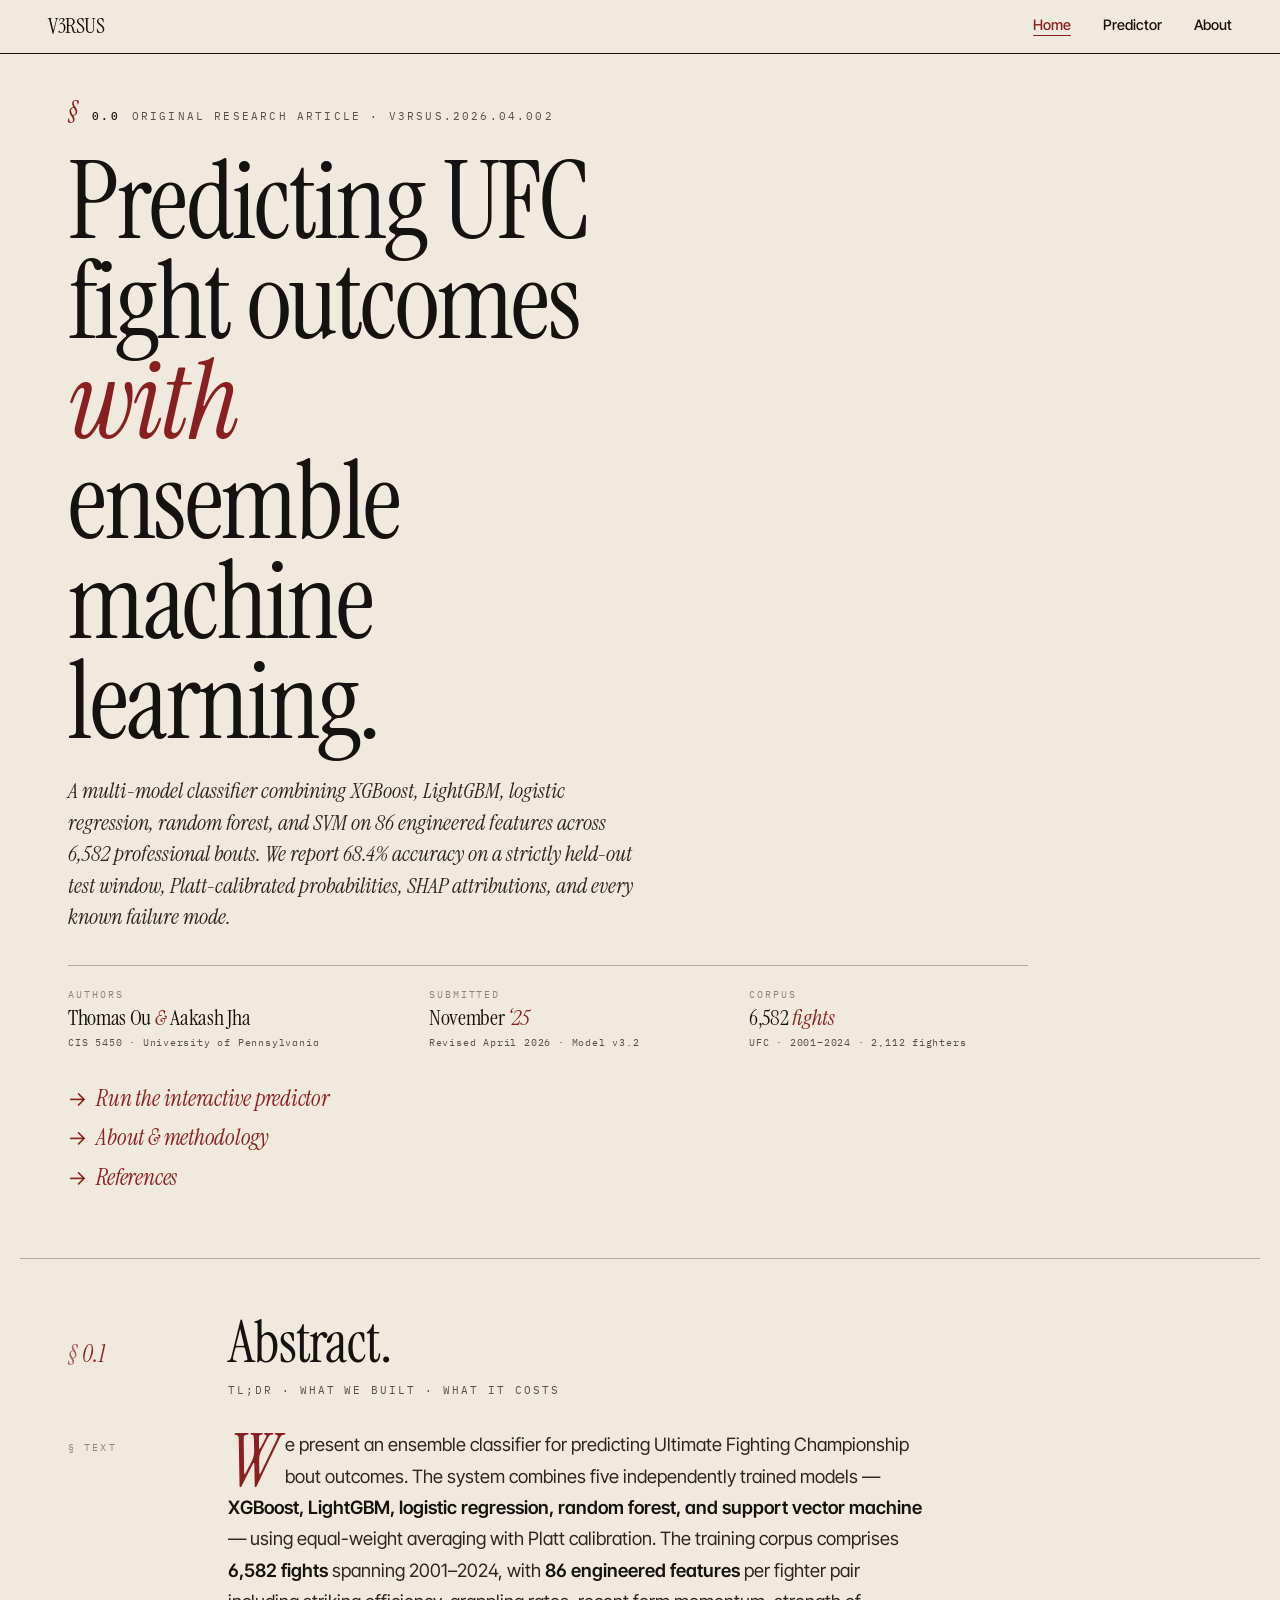
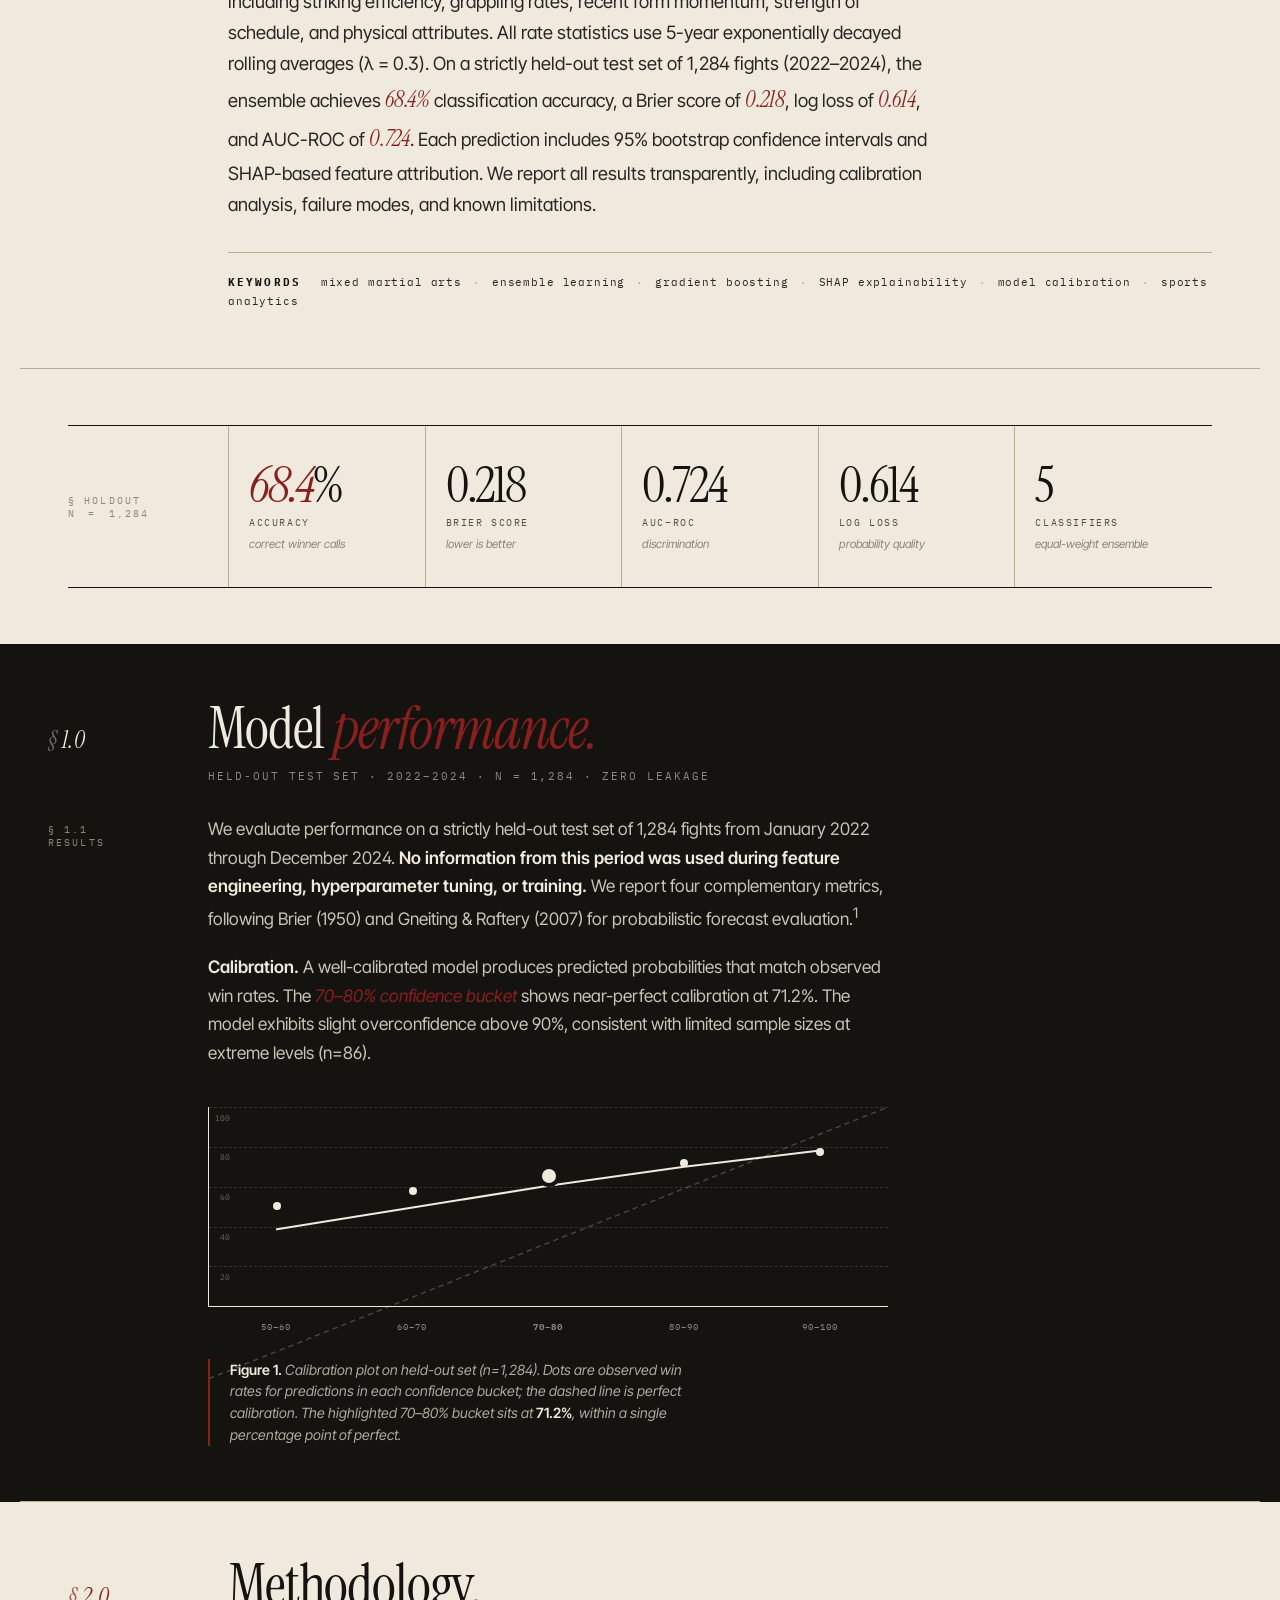
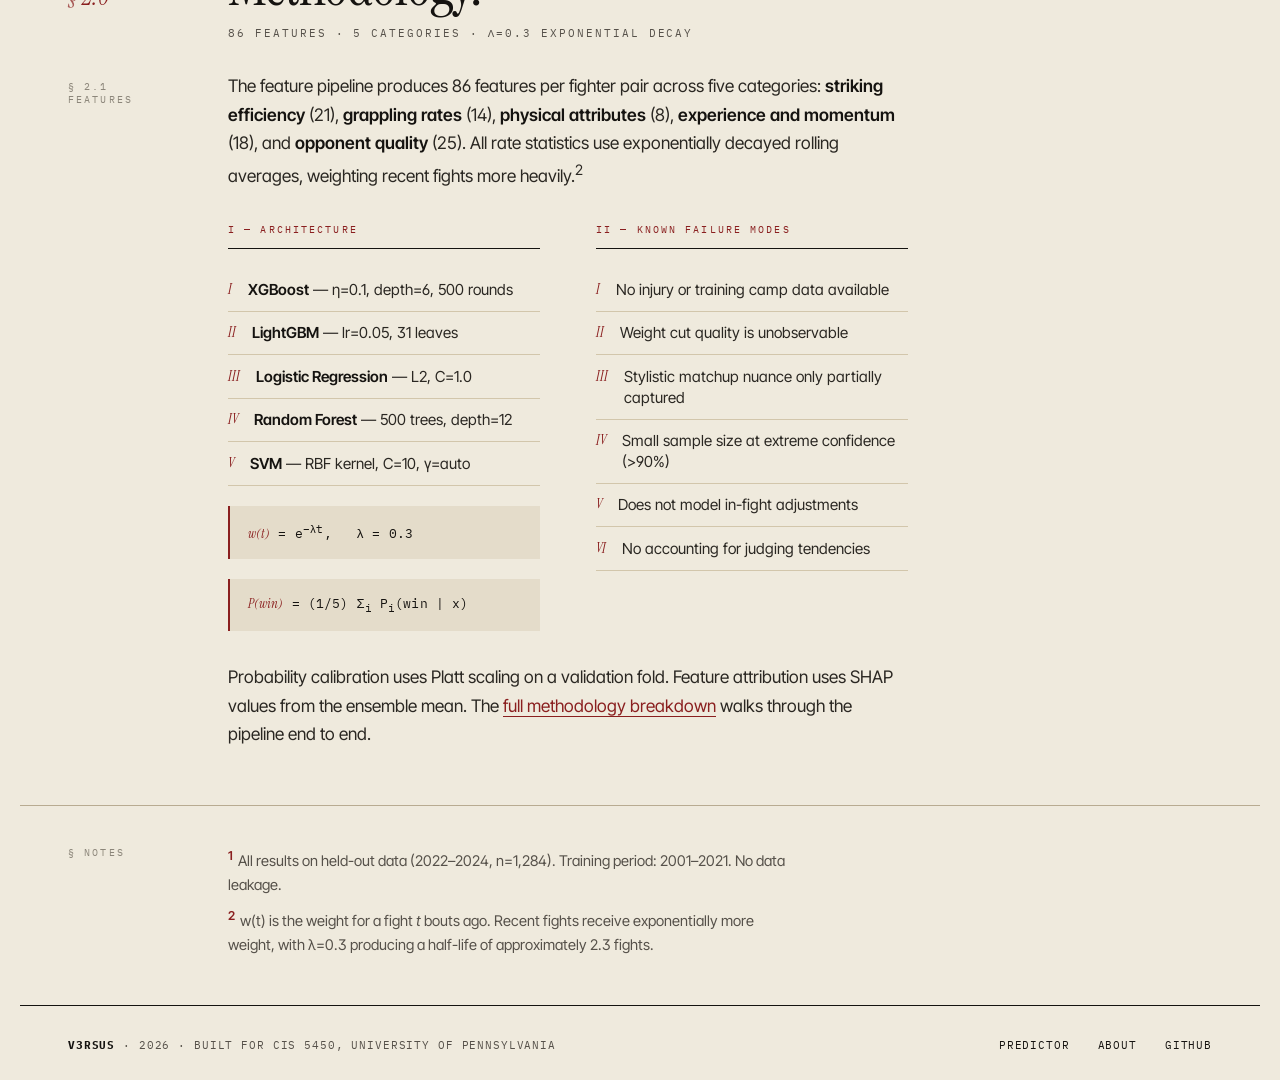
==== public/index.html @ 52c4ec08 "ui redesign" ====
<!DOCTYPE html>
<html lang="en">
<head>
    <meta charset="UTF-8">
    <meta name="viewport" content="width=device-width, initial-scale=1.0">
    <title>V3RSUS — Predicting UFC Fight Outcomes</title>
    <meta name="description" content="Ensemble machine learning engine predicting UFC fight outcomes on 6,582 fights across 86 engineered features.">
    <link rel="canonical" href="https://v3rsus.vercel.app/">
    <meta property="og:title" content="V3RSUS — MMA Predictive Analytics">
    <meta property="og:description" content="Ensemble machine learning engine predicting UFC fight outcomes on 6,582 fights across 86 engineered features.">
    <meta property="og:type" content="website">
    <meta property="og:url" content="https://v3rsus.vercel.app/">
    <meta property="og:site_name" content="V3RSUS">
    <link rel="preconnect" href="https://fonts.googleapis.com">
    <link rel="preconnect" href="https://fonts.gstatic.com" crossorigin>
    <link href="https://fonts.googleapis.com/css2?family=IBM+Plex+Mono:wght@400;500;700&family=Instrument+Serif:ital@0;1&family=Inter+Tight:wght@400;500;600;700&display=swap" rel="stylesheet">
    <link rel="icon" type="image/svg+xml" href="icon.svg">
    <link rel="stylesheet" href="home.css">
    <script src="scroll-anim.js" defer></script>
</head>
<body>

<!-- MASTHEAD -->
<header class="mast">
    <a href="/" class="mast-brand">V3RSUS</a>
    <nav class="mast-nav">
        <a href="/" class="current">Home</a>
        <a href="predict.html">Predictor</a>
        <a href="about.html">About</a>
    </nav>
</header>


<!-- HERO -->
<section class="hero">
    <div class="hero-label">
        <span class="hero-label-sym">&sect;</span>
        <span class="hero-label-id">0.0</span>
        <span>Original Research Article &middot; v3rsus.2026.04.002</span>
    </div>

    <h1 class="hero-title">
        Predicting UFC<br>
        fight outcomes <em>with</em><br>
        ensemble machine<br>
        learning.
    </h1>

    <p class="hero-standfirst">
        A multi-model classifier combining XGBoost, LightGBM, logistic regression, random forest, and SVM on <em>86 engineered features</em> across 6,582 professional bouts. We report 68.4% accuracy on a strictly held-out test window, Platt-calibrated probabilities, SHAP attributions, and every known failure mode.
    </p>

    <div class="hero-meta">
        <div class="hero-meta-cell">
            <div class="hm-label">Authors</div>
            <div class="hm-value">Thomas Ou <em>&amp;</em> Aakash Jha<small>CIS 5450 &middot; University of Pennsylvania</small></div>
        </div>
        <div class="hero-meta-cell">
            <div class="hm-label">Submitted</div>
            <div class="hm-value">November <em>&lsquo;25</em><small>Revised April 2026 &middot; Model v3.2</small></div>
        </div>
        <div class="hero-meta-cell">
            <div class="hm-label">Corpus</div>
            <div class="hm-value">6,582 <em>fights</em><small>UFC &middot; 2001&ndash;2024 &middot; 2,112 fighters</small></div>
        </div>
    </div>

    <div class="hero-actions">
        <a href="predict.html" class="link-big">Run the interactive predictor</a>
        <a href="about.html" class="link-big">About &amp; methodology</a>
        <a href="about.html#references" class="link-big">References</a>
    </div>
</section>


<!-- ABSTRACT -->
<section class="spread reveal">
    <div class="spread-head">
        <div class="spread-num">0.1</div>
        <div>
            <h2 class="spread-headline">Abstract.</h2>
            <div class="spread-sub">tl;dr &middot; what we built &middot; what it costs</div>
        </div>
    </div>

    <div class="abstract">
        <span class="abstract-tag">&sect; text</span>
        <div>
            <p class="abstract-body">
                We present an ensemble classifier for predicting Ultimate Fighting Championship bout outcomes. The system combines five independently trained models &mdash; <strong>XGBoost, LightGBM, logistic regression, random forest, and support vector machine</strong> &mdash; using equal-weight averaging with Platt calibration. The training corpus comprises <strong>6,582 fights</strong> spanning 2001&ndash;2024, with <strong>86 engineered features</strong> per fighter pair including striking efficiency, grappling rates, recent form momentum, strength of schedule, and physical attributes. All rate statistics use 5-year exponentially decayed rolling averages (&lambda; = 0.3). On a strictly held-out test set of 1,284 fights (2022&ndash;2024), the ensemble achieves <span class="metric">68.4%</span> classification accuracy, a Brier score of <span class="metric">0.218</span>, log loss of <span class="metric">0.614</span>, and AUC-ROC of <span class="metric">0.724</span>. Each prediction includes 95% bootstrap confidence intervals and SHAP-based feature attribution. We report all results transparently, including calibration analysis, failure modes, and known limitations.
            </p>
            <div class="keywords">
                <span class="keywords-label">Keywords</span>
                <span class="keyword-pill">mixed martial arts</span>
                <span class="keyword-pill">ensemble learning</span>
                <span class="keyword-pill">gradient boosting</span>
                <span class="keyword-pill">SHAP explainability</span>
                <span class="keyword-pill">model calibration</span>
                <span class="keyword-pill">sports analytics</span>
            </div>
        </div>
    </div>
</section>


<!-- METRICS BAND -->
<section class="spread reveal">
    <div class="metrics">
        <div class="metrics-tag">&sect; Holdout<br>n &#8201;=&#8201; 1,284</div>
        <div class="metrics-grid">
            <div class="metric-cell">
                <div class="metric-val"><em>68.4</em>%</div>
                <div class="metric-label">Accuracy</div>
                <div class="metric-sub">correct winner calls</div>
            </div>
            <div class="metric-cell">
                <div class="metric-val">0.218</div>
                <div class="metric-label">Brier Score</div>
                <div class="metric-sub">lower is better</div>
            </div>
            <div class="metric-cell">
                <div class="metric-val">0.724</div>
                <div class="metric-label">AUC&ndash;ROC</div>
                <div class="metric-sub">discrimination</div>
            </div>
            <div class="metric-cell">
                <div class="metric-val">0.614</div>
                <div class="metric-label">Log Loss</div>
                <div class="metric-sub">probability quality</div>
            </div>
            <div class="metric-cell">
                <div class="metric-val">5</div>
                <div class="metric-label">Classifiers</div>
                <div class="metric-sub">equal-weight ensemble</div>
            </div>
        </div>
    </div>
</section>


<!-- SECTION 1 — MODEL PERFORMANCE -->
<section class="spread dark reveal">
    <div class="dark-inner">
        <div class="spread-head">
            <div class="spread-num">1.0</div>
            <div>
                <h2 class="spread-headline">Model <em>performance.</em></h2>
                <div class="spread-sub">held-out test set &middot; 2022&ndash;2024 &middot; n = 1,284 &middot; zero leakage</div>
            </div>
        </div>

        <div class="spread-body">
            <span>&sect; 1.1 &nbsp; results</span>
            <div class="prose">
                <p>
                    We evaluate performance on a strictly held-out test set of 1,284 fights from January 2022 through December 2024. <strong>No information from this period was used during feature engineering, hyperparameter tuning, or training.</strong> We report four complementary metrics, following Brier (1950) and Gneiting &amp; Raftery (2007) for probabilistic forecast evaluation.<sup>1</sup>
                </p>
                <p>
                    <strong>Calibration.</strong> A well-calibrated model produces predicted probabilities that match observed win rates. The <em>70&ndash;80% confidence bucket</em> shows near-perfect calibration at 71.2%. The model exhibits slight overconfidence above 90%, consistent with limited sample sizes at extreme levels (n=86).
                </p>

                <div class="chart">
                    <div class="chart-frame dark-chart">
                        <div class="chart-grid">
                            <span>100</span>
                            <span>&nbsp;80</span>
                            <span>&nbsp;60</span>
                            <span>&nbsp;40</span>
                            <span>&nbsp;20</span>
                        </div>
                        <svg class="chart-line" viewBox="0 0 500 200" preserveAspectRatio="none">
                            <line x1="0" y1="200" x2="500" y2="0" stroke="rgba(239,234,221,0.25)" stroke-width="1" stroke-dasharray="4 3"/>
                            <polyline
                                points="50,90 150,74 250,58 350,44 450,32"
                                fill="none"
                                stroke="#efeadd"
                                stroke-width="1.5"
                                stroke-linecap="round"
                                stroke-linejoin="round"/>
                        </svg>
                        <div class="chart-dots">
                            <div class="chart-dot" style="left:10%;bottom:54.8%"></div>
                            <div class="chart-dot" style="left:30%;bottom:63.1%"></div>
                            <div class="chart-dot hi" style="left:50%;bottom:71.2%"></div>
                            <div class="chart-dot" style="left:70%;bottom:78.4%"></div>
                            <div class="chart-dot" style="left:90%;bottom:84.2%"></div>
                        </div>
                    </div>
                    <div class="chart-xlabels">
                        <span>50&ndash;60</span>
                        <span>60&ndash;70</span>
                        <span class="hi">70&ndash;80</span>
                        <span>80&ndash;90</span>
                        <span>90&ndash;100</span>
                    </div>
                </div>

                <div class="fig-caption">
                    <b>Figure 1.</b> Calibration plot on held-out set (n=1,284). Dots are observed win rates for predictions in each confidence bucket; the dashed line is perfect calibration. The highlighted 70&ndash;80% bucket sits at <b>71.2%</b>, within a single percentage point of perfect.
                </div>
            </div>
        </div>
    </div>
</section>


<!-- SECTION 2 — METHODOLOGY -->
<section class="spread reveal" id="methodology">
    <div class="spread-head">
        <div class="spread-num">2.0</div>
        <div>
            <h2 class="spread-headline">Methodology.</h2>
            <div class="spread-sub">86 features &middot; 5 categories &middot; &lambda;=0.3 exponential decay</div>
        </div>
    </div>

    <div class="spread-body">
        <span>&sect; 2.1 &nbsp; features</span>
        <div class="prose">
            <p>
                The feature pipeline produces 86 features per fighter pair across five categories: <strong>striking efficiency</strong> (21), <strong>grappling rates</strong> (14), <strong>physical attributes</strong> (8), <strong>experience and momentum</strong> (18), and <strong>opponent quality</strong> (25). All rate statistics use exponentially decayed rolling averages, weighting recent fights more heavily.<sup>2</sup>
            </p>

            <div class="meth">
                <div class="meth-col">
                    <div class="meth-col-label">I &mdash; Architecture</div>
                    <ul class="meth-list">
                        <li><span><b>XGBoost</b> &mdash; &eta;=0.1, depth=6, 500 rounds</span></li>
                        <li><span><b>LightGBM</b> &mdash; lr=0.05, 31 leaves</span></li>
                        <li><span><b>Logistic Regression</b> &mdash; L2, C=1.0</span></li>
                        <li><span><b>Random Forest</b> &mdash; 500 trees, depth=12</span></li>
                        <li><span><b>SVM</b> &mdash; RBF kernel, C=10, &gamma;=auto</span></li>
                    </ul>
                    <div class="meth-formula"><span>w(t)</span> = e<sup>&minus;&lambda;t</sup>,&nbsp;&nbsp; &lambda; = 0.3</div>
                    <div class="meth-formula"><span>P(win)</span> = (1/5) &Sigma;<sub>i</sub> P<sub>i</sub>(win | x)</div>
                </div>
                <div class="meth-col">
                    <div class="meth-col-label">II &mdash; Known Failure Modes</div>
                    <ul class="meth-list">
                        <li><span>No injury or training camp data available</span></li>
                        <li><span>Weight cut quality is unobservable</span></li>
                        <li><span>Stylistic matchup nuance only partially captured</span></li>
                        <li><span>Small sample size at extreme confidence (&gt;90%)</span></li>
                        <li><span>Does not model in-fight adjustments</span></li>
                        <li><span>No accounting for judging tendencies</span></li>
                    </ul>
                </div>
            </div>

            <p style="margin-top: 2rem">
                Probability calibration uses Platt scaling on a validation fold. Feature attribution uses SHAP values from the ensemble mean. The <a href="about.html#2.0">full methodology breakdown</a> walks through the pipeline end to end.
            </p>
        </div>
    </div>
</section>


<!-- COLOPHON / NOTES -->
<aside class="colophon">
    <span class="colophon-tag">&sect; Notes</span>
    <div class="colophon-body">
        <p><sup>1</sup> All results on held-out data (2022&ndash;2024, n=1,284). Training period: 2001&ndash;2021. No data leakage.</p>
        <p><sup>2</sup> w(t) is the weight for a fight <em>t</em> bouts ago. Recent fights receive exponentially more weight, with &lambda;=0.3 producing a half-life of approximately 2.3 fights.</p>
    </div>
</aside>


<!-- FOOTER -->
<footer>
    <div>
        <b>V3RSUS</b> &middot; 2026 &middot; Built for CIS 5450, University of Pennsylvania
    </div>
    <div>
        <a href="predict.html">Predictor</a>
        <a href="about.html">About</a>
        <a href="https://github.com/Smokeybear10">GitHub</a>
    </div>
</footer>

</body>
</html>
---- public/home.css ----
/* ==============================================
   V3RSUS — its own thing
   editorial, typographic, one-accent,
   hairline rules instead of black slabs
   ============================================== */

:root {
    --paper: #efeadd;
    --paper-deep: #e4dcca;
    --paper-warm: #f5f0e3;

    --ink: #151310;
    --ink-soft: #2a2722;
    --ink-mid: #56514a;
    --ink-faint: #8c867a;

    --rule: #b8ab91;
    --rule-soft: #d2c6ab;

    --accent: #8a1f1f;
    --accent-soft: #b03a3a;
    --indigo: #1a2a47;
    --olive: #5c5624;

    --display: 'Instrument Serif', 'Playfair Display', Georgia, serif;
    --sans: 'Inter Tight', -apple-system, BlinkMacSystemFont, sans-serif;
    --mono: 'IBM Plex Mono', ui-monospace, 'SF Mono', monospace;
}

*, *::before, *::after { box-sizing: border-box; margin: 0; padding: 0; }

html {
    font-size: 16px;
    scroll-behavior: smooth;
    -webkit-font-smoothing: antialiased;
    -moz-osx-font-smoothing: grayscale;
    text-rendering: optimizeLegibility;
}

body {
    background: var(--paper);
    color: var(--ink);
    font-family: var(--sans);
    font-feature-settings: "ss01", "cv11";
    min-height: 100vh;
}

a { color: var(--accent); text-underline-offset: 4px; }
a:hover { color: var(--ink); }

::selection { background: var(--accent); color: var(--paper); }


/* ---- MASTHEAD ---- */
.mast {
    display: flex;
    justify-content: space-between;
    align-items: center;
    gap: 2rem;
    padding: 0.95rem 3rem;
    border-bottom: 1px solid var(--ink);
    position: sticky;
    top: 0;
    background: var(--paper);
    z-index: 50;
}

.mast-brand {
    font-family: var(--display);
    font-weight: 400;
    font-size: 1.4rem;
    letter-spacing: -0.02em;
    color: var(--ink);
    text-decoration: none;
    line-height: 1;
}
.mast-brand em {
    font-style: italic;
    color: var(--accent);
}
.mast-brand:hover { color: var(--accent); }

.mast-nav {
    display: flex;
    gap: 2rem;
    font-family: var(--sans);
    font-size: 0.9rem;
    font-weight: 500;
    letter-spacing: 0;
    text-transform: none;
}
.mast-nav a {
    color: var(--ink);
    text-decoration: none;
    position: relative;
    padding-bottom: 3px;
    transition: color 0.15s;
}
.mast-nav a::after {
    content: '';
    position: absolute;
    left: 0; right: 0; bottom: 0;
    height: 1px;
    background: var(--accent);
    transform: scaleX(0);
    transform-origin: left;
    transition: transform 0.3s cubic-bezier(0.22, 1, 0.36, 1);
}
.mast-nav a:hover { color: var(--accent); }
.mast-nav a:hover::after { transform: scaleX(1); }
.mast-nav a.current {
    color: var(--accent);
}
.mast-nav a.current::after {
    transform: scaleX(1);
}


/* ---- HERO ---- */
.hero {
    padding: 3rem 3rem 4rem;
    max-width: 1240px;
    margin: 0 auto;
}
.hero-label {
    display: flex;
    align-items: baseline;
    gap: 0.75rem;
    font-family: var(--mono);
    font-size: 0.68rem;
    letter-spacing: 0.2em;
    text-transform: uppercase;
    color: var(--ink-mid);
    margin-bottom: 1.75rem;
}
.hero-label-sym {
    font-family: var(--display);
    font-style: italic;
    font-size: 1.6rem;
    color: var(--accent);
    line-height: 0.8;
    font-weight: 400;
}
.hero-label-id {
    color: var(--ink);
    font-weight: 500;
}

.hero-title {
    font-family: var(--display);
    font-weight: 400;
    font-size: clamp(3.2rem, 8.5vw, 7.5rem);
    line-height: 0.92;
    letter-spacing: -0.022em;
    color: var(--ink);
    max-width: 11.5ch;
    margin-bottom: 1.5rem;
}
.hero-title em {
    font-style: italic;
    color: var(--accent);
}
.hero-title .dash {
    color: var(--accent);
    font-style: italic;
    margin: 0 0.1em;
}

.hero-standfirst {
    font-family: var(--display);
    font-style: italic;
    font-weight: 400;
    font-size: clamp(1.25rem, 1.7vw, 1.5rem);
    line-height: 1.45;
    color: var(--ink-soft);
    max-width: 58ch;
    margin-bottom: 2rem;
}

.hero-meta {
    display: grid;
    grid-template-columns: repeat(3, auto);
    gap: 0 3rem;
    border-top: 1px solid var(--rule);
    padding-top: 1.1rem;
    margin-bottom: 1.75rem;
    max-width: 960px;
}
.hero-meta-cell { padding: 0.25rem 0; }
.hm-label {
    font-family: var(--mono);
    font-size: 0.6rem;
    letter-spacing: 0.2em;
    text-transform: uppercase;
    color: var(--ink-faint);
    margin-bottom: 0.35rem;
}
.hm-value {
    font-family: var(--display);
    font-weight: 400;
    font-size: 1.35rem;
    line-height: 1.2;
    color: var(--ink);
    letter-spacing: -0.015em;
}
.hm-value em {
    font-style: italic;
    color: var(--accent);
    letter-spacing: 0;
}
.hm-value small {
    display: block;
    font-family: var(--mono);
    font-size: 0.62rem;
    letter-spacing: 0.08em;
    color: var(--ink-mid);
    margin-top: 0.3rem;
    text-transform: none;
}

.hero-actions {
    display: flex;
    flex-direction: column;
    align-items: flex-start;
    gap: 0.3rem;
}
.link-big {
    font-family: var(--display);
    font-style: italic;
    font-weight: 400;
    font-size: clamp(1.15rem, 1.8vw, 1.55rem);
    color: var(--accent);
    text-decoration: none;
    line-height: 1.5;
    letter-spacing: -0.01em;
    transition: color 0.15s, transform 0.25s cubic-bezier(0.22, 1, 0.36, 1);
    display: inline-flex;
    align-items: baseline;
    gap: 0.6rem;
}
.link-big::before {
    content: '\2192';
    font-style: normal;
    font-family: var(--sans);
    font-size: 0.9em;
    color: var(--accent);
    transition: transform 0.25s cubic-bezier(0.22, 1, 0.36, 1);
}
.link-big:hover { color: var(--ink); }
.link-big:hover::before { transform: translateX(6px); color: var(--ink); }


/* ---- SPREAD (paper-like section) ---- */
.spread {
    padding: 3.5rem 3rem 3.5rem;
    max-width: 1240px;
    margin: 0 auto;
    border-top: 1px solid var(--rule);
}
.spread.dark { background: var(--ink); color: var(--paper); border-top-color: var(--ink); max-width: none; }
.dark-inner { max-width: 1240px; margin: 0 auto; }

.spread-head {
    display: grid;
    grid-template-columns: 120px 1fr;
    gap: 2.5rem;
    align-items: baseline;
    margin-bottom: 2rem;
}
.spread-num {
    font-family: var(--display);
    font-style: italic;
    font-weight: 400;
    font-size: 1.5rem;
    color: var(--accent);
    letter-spacing: 0.01em;
    white-space: nowrap;
}
.spread.dark .spread-num { color: var(--paper); opacity: 0.5; }
.spread-num::before {
    content: '§';
    margin-right: 0.3rem;
    color: var(--accent);
    opacity: 0.7;
}
.spread.dark .spread-num::before { color: var(--paper); opacity: 0.4; }

.spread-headline {
    font-family: var(--display);
    font-weight: 400;
    font-size: clamp(2.2rem, 4.5vw, 3.6rem);
    line-height: 0.98;
    letter-spacing: -0.02em;
    color: var(--ink);
    max-width: 16ch;
}
.spread.dark .spread-headline { color: var(--paper); }
.spread-headline em { font-style: italic; color: var(--accent); }

.spread-sub {
    font-family: var(--mono);
    font-size: 0.68rem;
    letter-spacing: 0.18em;
    text-transform: uppercase;
    color: var(--ink-mid);
    margin-top: 0.75rem;
}
.spread.dark .spread-sub { color: rgba(239,234,221,0.55); }

.spread-body {
    display: grid;
    grid-template-columns: 120px 1fr;
    gap: 2.5rem;
}
.spread-body > *:first-child {
    font-family: var(--mono);
    font-size: 0.6rem;
    letter-spacing: 0.22em;
    text-transform: uppercase;
    color: var(--ink-faint);
    padding-top: 0.5rem;
}
.prose {
    font-family: var(--sans);
    font-size: 1.08rem;
    line-height: 1.65;
    color: var(--ink-soft);
    max-width: 68ch;
}
.spread.dark .prose { color: rgba(239,234,221,0.82); }
.prose p { margin-bottom: 1.25rem; }
.prose p:last-child { margin-bottom: 0; }
.prose strong { color: var(--ink); font-weight: 600; }
.spread.dark .prose strong { color: var(--paper); }
.prose em { color: var(--accent); font-style: italic; }
.prose a {
    color: var(--accent);
    text-decoration: underline;
    text-decoration-thickness: 1px;
    text-underline-offset: 4px;
}
.prose a:hover { background: var(--accent); color: var(--paper); text-decoration: none; }
.spread.dark .prose a { color: var(--paper); text-decoration-color: var(--accent-soft); }
.spread.dark .prose a:hover { background: var(--paper); color: var(--ink); }


/* ---- ABSTRACT ---- */
.abstract {
    display: grid;
    grid-template-columns: 120px 1fr;
    gap: 2.5rem;
    align-items: baseline;
}
.abstract-tag {
    font-family: var(--mono);
    font-size: 0.6rem;
    letter-spacing: 0.22em;
    text-transform: uppercase;
    color: var(--ink-faint);
    padding-top: 0.6rem;
}
.abstract-body {
    font-family: var(--sans);
    font-size: 1.15rem;
    line-height: 1.7;
    color: var(--ink-soft);
    max-width: 64ch;
}
.abstract-body::first-letter {
    font-family: var(--display);
    font-style: italic;
    font-weight: 400;
    font-size: 4.6rem;
    line-height: 0.8;
    float: left;
    color: var(--accent);
    margin: 0.15rem 0.55rem -0.1rem 0;
}
.abstract-body strong { color: var(--ink); font-weight: 600; }
.abstract-body .metric {
    font-family: var(--display);
    font-style: italic;
    font-weight: 400;
    color: var(--accent);
    font-size: 1.25em;
    letter-spacing: -0.01em;
}

.keywords {
    grid-column: 2;
    margin-top: 2rem;
    padding-top: 1.25rem;
    border-top: 1px solid var(--rule);
    font-family: var(--mono);
    font-size: 0.66rem;
    letter-spacing: 0.08em;
    color: var(--ink-mid);
    line-height: 1.8;
}
.keywords-label {
    font-weight: 700;
    color: var(--ink);
    text-transform: uppercase;
    letter-spacing: 0.2em;
    margin-right: 0.75rem;
}
.keyword-pill { color: var(--ink-soft); }
.keyword-pill::after { content: ' \00B7'; color: var(--rule); margin: 0 0.2rem; }
.keyword-pill:last-child::after { content: ''; }


/* ---- KEY FIGURES: inline metric band, no color blocks ---- */
.metrics {
    display: grid;
    grid-template-columns: 120px 1fr;
    gap: 2.5rem;
    padding: 0;
    border-top: 1px solid var(--ink);
    border-bottom: 1px solid var(--ink);
}
.metrics-tag {
    font-family: var(--mono);
    font-size: 0.6rem;
    letter-spacing: 0.22em;
    text-transform: uppercase;
    color: var(--ink-faint);
    padding: 2rem 0;
    align-self: center;
}
.metrics-grid {
    display: grid;
    grid-template-columns: repeat(5, 1fr);
    border-left: 1px solid var(--rule);
}
.metric-cell {
    padding: 2.25rem 1.25rem;
    border-right: 1px solid var(--rule);
    display: flex;
    flex-direction: column;
    gap: 0.5rem;
    position: relative;
}
.metric-cell:last-child { border-right: none; }
.metric-val {
    font-family: var(--display);
    font-weight: 400;
    font-size: clamp(2.4rem, 4vw, 3.6rem);
    line-height: 0.9;
    letter-spacing: -0.04em;
    color: var(--ink);
    font-variant-numeric: lining-nums tabular-nums;
}
.metric-val em { font-style: italic; color: var(--accent); }
.metric-label {
    font-family: var(--mono);
    font-size: 0.62rem;
    letter-spacing: 0.16em;
    text-transform: uppercase;
    color: var(--ink-mid);
}
.metric-sub {
    font-family: var(--sans);
    font-style: italic;
    font-size: 0.72rem;
    color: var(--ink-faint);
}


/* ---- CALIBRATION CHART: thin line, not bars ---- */
.chart {
    margin: 2.5rem 0 1rem;
}
.chart-frame {
    position: relative;
    height: 200px;
    border-bottom: 1px solid var(--ink);
    border-left: 1px solid var(--ink);
    padding: 1rem 0 0 0;
}
.chart-frame.dark-chart { border-color: var(--paper); }
.chart-grid {
    position: absolute;
    inset: 0;
    display: grid;
    grid-template-rows: repeat(5, 1fr);
    pointer-events: none;
}
.chart-grid span {
    border-top: 1px dashed var(--rule-soft);
    font-family: var(--mono);
    font-size: 0.52rem;
    color: var(--ink-faint);
    padding-left: 0.4rem;
    padding-top: 0.15rem;
}
.spread.dark .chart-grid span { border-top-color: rgba(239,234,221,0.15); color: rgba(239,234,221,0.4); }

.chart-dots {
    position: relative;
    height: 100%;
}
.chart-dot {
    position: absolute;
    transform: translate(-50%, 50%);
    width: 8px;
    height: 8px;
    background: var(--ink);
    border-radius: 50%;
}
.spread.dark .chart-dot { background: var(--paper); }
.chart-dot.hi {
    background: var(--accent);
    width: 14px;
    height: 14px;
    box-shadow: 0 0 0 4px var(--paper);
}
.spread.dark .chart-dot.hi { box-shadow: 0 0 0 4px var(--ink); }
.chart-line {
    position: absolute;
    inset: 0;
    pointer-events: none;
}
.chart-xlabels {
    display: grid;
    grid-template-columns: repeat(5, 1fr);
    padding-top: 0.75rem;
    font-family: var(--mono);
    font-size: 0.58rem;
    letter-spacing: 0.1em;
    text-transform: uppercase;
    color: var(--ink-mid);
}
.chart-xlabels span { text-align: center; }
.chart-xlabels span.hi { color: var(--accent); font-weight: 700; }
.spread.dark .chart-xlabels span { color: rgba(239,234,221,0.55); }

.fig-caption {
    font-family: var(--sans);
    font-style: italic;
    font-size: 0.88rem;
    color: var(--ink-mid);
    line-height: 1.55;
    margin-top: 1.5rem;
    padding-left: 1.25rem;
    border-left: 2px solid var(--accent);
    max-width: 60ch;
}
.fig-caption b { color: var(--ink); font-style: normal; font-weight: 600; }
.spread.dark .fig-caption { color: rgba(239,234,221,0.7); }
.spread.dark .fig-caption b { color: var(--paper); }


/* ---- METHODOLOGY TWO-COLUMN ---- */
.meth {
    display: grid;
    grid-template-columns: 1fr 1fr;
    gap: 3.5rem;
    margin: 2rem 0 0;
}
.meth-col { }
.meth-col-label {
    font-family: var(--mono);
    font-size: 0.6rem;
    letter-spacing: 0.22em;
    text-transform: uppercase;
    color: var(--accent);
    margin-bottom: 1.25rem;
    padding-bottom: 0.6rem;
    border-bottom: 1px solid var(--ink);
}
.spread.dark .meth-col-label { color: var(--paper); border-bottom-color: var(--paper); }
.meth-list {
    list-style: none;
    display: flex;
    flex-direction: column;
}
.meth-list li {
    padding: 0.65rem 0;
    border-bottom: 1px solid var(--rule-soft);
    font-family: var(--sans);
    font-size: 0.95rem;
    line-height: 1.4;
    color: var(--ink-soft);
    display: grid;
    grid-template-columns: auto 1fr;
    gap: 1rem;
}
.spread.dark .meth-list li { border-bottom-color: rgba(239,234,221,0.15); color: rgba(239,234,221,0.82); }
.meth-list li::before {
    content: counter(ml, upper-roman);
    counter-increment: ml;
    font-family: var(--display);
    font-style: italic;
    font-size: 0.9rem;
    color: var(--accent);
    line-height: 1.5;
}
.meth-list { counter-reset: ml; }
.meth-list li b { color: var(--ink); font-weight: 600; }
.spread.dark .meth-list li b { color: var(--paper); }

.meth-formula {
    font-family: var(--mono);
    font-size: 0.82rem;
    padding: 0.95rem 1.1rem;
    background: var(--paper-deep);
    color: var(--ink);
    margin-top: 1.25rem;
    border-left: 2px solid var(--accent);
    letter-spacing: 0.01em;
    line-height: 1.5;
}
.meth-formula span { font-family: var(--display); font-style: italic; color: var(--accent); }
.spread.dark .meth-formula { background: rgba(239,234,221,0.08); color: var(--paper); }


/* ---- TEAM GRID ---- */
.team-grid {
    display: grid;
    grid-template-columns: repeat(3, 1fr);
    gap: 2.5rem;
}
.team-card {
    border-top: 1px solid var(--ink);
    padding-top: 1.25rem;
}
.team-role {
    font-family: var(--mono);
    font-size: 0.6rem;
    letter-spacing: 0.22em;
    text-transform: uppercase;
    color: var(--accent);
    margin-bottom: 0.65rem;
}
.team-name {
    font-family: var(--display);
    font-weight: 400;
    font-size: 2rem;
    line-height: 1;
    letter-spacing: -0.02em;
    color: var(--ink);
    margin-bottom: 0.75rem;
}
.spread.dark .team-name { color: var(--paper); }
.team-note {
    font-family: var(--sans);
    font-size: 0.9rem;
    line-height: 1.55;
    color: var(--ink-mid);
}
.spread.dark .team-note { color: rgba(239,234,221,0.7); }


/* ---- NUMBERED / LETTERED IN-PROSE LISTS ---- */
.numbered-list, .lettered-list {
    counter-reset: pr;
    list-style: none;
    display: flex;
    flex-direction: column;
    margin: 1rem 0;
}
.numbered-list li, .lettered-list li {
    counter-increment: pr;
    display: grid;
    grid-template-columns: 40px 1fr;
    gap: 1.25rem;
    padding: 0.65rem 0;
    border-bottom: 1px solid var(--rule-soft);
    font-family: var(--sans);
    font-size: 1rem;
    line-height: 1.55;
    color: var(--ink-soft);
}
.numbered-list li:last-child,
.lettered-list li:last-child { border-bottom: none; }
.numbered-list li::before {
    content: counter(pr);
    font-family: var(--display);
    font-style: italic;
    font-size: 1.6rem;
    color: var(--accent);
    line-height: 1;
}
.lettered-list li::before {
    content: counter(pr, upper-alpha) '.';
    font-family: var(--display);
    font-style: italic;
    font-size: 1.35rem;
    color: var(--accent);
    line-height: 1;
}
.numbered-list li span,
.lettered-list li { color: var(--ink-soft); }
.numbered-list li em,
.lettered-list li em { color: var(--accent); font-weight: 500; }
.numbered-list li strong,
.lettered-list li strong { color: var(--ink); font-weight: 600; }


/* ---- REFERENCES LIST (editorial) ---- */
.refs {
    counter-reset: ref;
    list-style: none;
    display: flex;
    flex-direction: column;
    border-top: 1px solid var(--ink);
}
.refs li {
    counter-increment: ref;
    display: grid;
    grid-template-columns: 44px 1fr;
    gap: 1.25rem;
    padding: 1rem 0;
    border-bottom: 1px solid var(--rule-soft);
    font-family: var(--sans);
    font-size: 0.92rem;
    line-height: 1.55;
    color: var(--ink-soft);
    transition: background 0.15s, padding-left 0.15s;
}
.refs li:last-child { border-bottom: 1px solid var(--ink); }
.refs li::before {
    content: counter(ref);
    font-family: var(--display);
    font-style: italic;
    font-size: 1.35rem;
    color: var(--accent);
    line-height: 1;
}
.refs li:hover { background: var(--paper-warm); padding-left: 0.75rem; }
.refs li em { font-style: italic; font-weight: 500; color: var(--ink); }


/* ---- FOOTNOTES + FOOTER ---- */
.colophon {
    padding: 2.5rem 3rem;
    max-width: 1240px;
    margin: 0 auto;
    border-top: 1px solid var(--rule);
    display: grid;
    grid-template-columns: 120px 1fr;
    gap: 2.5rem;
}
.colophon-tag {
    font-family: var(--mono);
    font-size: 0.6rem;
    letter-spacing: 0.22em;
    text-transform: uppercase;
    color: var(--ink-faint);
}
.colophon-body {
    font-family: var(--sans);
    font-size: 0.92rem;
    line-height: 1.65;
    color: var(--ink-mid);
    max-width: 62ch;
}
.colophon-body sup { color: var(--accent); font-weight: 600; padding-right: 0.15rem; }
.colophon-body p { margin-bottom: 0.5rem; }

footer {
    padding: 2rem 3rem 1.75rem;
    max-width: 1240px;
    margin: 0 auto;
    border-top: 1px solid var(--ink);
    display: grid;
    grid-template-columns: 1fr auto;
    gap: 2rem;
    align-items: baseline;
    font-family: var(--mono);
    font-size: 0.68rem;
    letter-spacing: 0.08em;
    text-transform: uppercase;
    color: var(--ink-mid);
}
footer b { color: var(--ink); }
footer a { color: var(--ink); text-decoration: none; margin-left: 1.25rem; }
footer a:hover { color: var(--accent); }


/* ============================================
   SCROLL ANIMATIONS — quiet, editorial
   ============================================ */
.reveal {
    opacity: 0;
    transform: translateY(32px);
    transition: opacity 0.9s cubic-bezier(0.22, 1, 0.36, 1),
                transform 0.9s cubic-bezier(0.22, 1, 0.36, 1);
    will-change: opacity, transform;
}
.reveal.visible { opacity: 1; transform: none; }

.reveal.visible .spread-num      { animation: fadeUp 0.7s cubic-bezier(0.22, 1, 0.36, 1) 0.05s both; }
.reveal.visible .spread-headline { animation: fadeUp 0.75s cubic-bezier(0.22, 1, 0.36, 1) 0.15s both; }
.reveal.visible .spread-sub      { animation: fadeUp 0.6s cubic-bezier(0.22, 1, 0.36, 1) 0.3s both; }
.reveal.visible .prose           { animation: fadeUp 0.65s cubic-bezier(0.22, 1, 0.36, 1) 0.38s both; }
.reveal.visible .meth            { animation: fadeUp 0.7s cubic-bezier(0.22, 1, 0.36, 1) 0.5s both; }
.reveal.visible .chart           { animation: fadeUp 0.75s cubic-bezier(0.22, 1, 0.36, 1) 0.45s both; }
.reveal.visible .metrics-grid    { animation: fadeUp 0.75s cubic-bezier(0.22, 1, 0.36, 1) 0.25s both; }
.reveal.visible .fig-caption     { animation: fadeUp 0.5s ease 0.8s both; }
.reveal.visible .abstract-body   { animation: fadeUp 0.75s cubic-bezier(0.22, 1, 0.36, 1) 0.2s both; }
.reveal.visible .keywords        { animation: fadeUp 0.6s ease 0.5s both; }

.reveal.visible .metric-cell:nth-child(1) { animation: fadeUp 0.55s ease 0.35s both; }
.reveal.visible .metric-cell:nth-child(2) { animation: fadeUp 0.55s ease 0.45s both; }
.reveal.visible .metric-cell:nth-child(3) { animation: fadeUp 0.55s ease 0.55s both; }
.reveal.visible .metric-cell:nth-child(4) { animation: fadeUp 0.55s ease 0.65s both; }
.reveal.visible .metric-cell:nth-child(5) { animation: fadeUp 0.55s ease 0.75s both; }

/* Hero loads immediately */
.hero-label     { animation: fadeUp 0.8s cubic-bezier(0.22, 1, 0.36, 1) 0.1s both; }
.hero-title     { animation: heroFall 1s cubic-bezier(0.22, 1, 0.36, 1) 0.2s both; }
.hero-standfirst{ animation: fadeUp 0.8s cubic-bezier(0.22, 1, 0.36, 1) 0.55s both; }
.hero-meta      { animation: fadeUp 0.8s cubic-bezier(0.22, 1, 0.36, 1) 0.7s both; }
.hero-actions   { animation: fadeUp 0.7s cubic-bezier(0.22, 1, 0.36, 1) 0.85s both; }
.mast           { animation: fadeIn 0.6s ease both; }

@keyframes fadeUp {
    from { opacity: 0; transform: translateY(24px); }
    to   { opacity: 1; transform: none; }
}
@keyframes heroFall {
    from { opacity: 0; transform: translateY(28px); letter-spacing: -0.04em; }
    to   { opacity: 1; transform: none; letter-spacing: -0.022em; }
}
@keyframes fadeIn {
    from { opacity: 0; }
    to   { opacity: 1; }
}

@media (prefers-reduced-motion: reduce) {
    *, *::before, *::after {
        animation: none !important;
        transition: none !important;
    }
    .reveal { opacity: 1; transform: none; }
}


/* ---- RESPONSIVE ---- */
@media (max-width: 920px) {
    .mast { padding: 1rem 1.5rem; flex-wrap: wrap; gap: 0.75rem; }
    .mast-nav { gap: 1rem; flex-wrap: wrap; }
    .hero, .spread, .colophon, footer { padding-left: 1.5rem; padding-right: 1.5rem; }
    .hero { padding-top: 4rem; padding-bottom: 3.5rem; }
    .spread { padding-top: 3.5rem; padding-bottom: 3rem; }
    .hero-meta { grid-template-columns: 1fr; gap: 1.25rem 0; }
    .spread-head, .spread-body, .abstract, .metrics, .colophon {
        grid-template-columns: 1fr;
        gap: 1rem;
    }
    .spread-num { font-size: 1.1rem; }
    .metrics-grid { grid-template-columns: repeat(2, 1fr); border-left: none; border-top: 1px solid var(--rule); }
    .metric-cell:nth-child(5) { grid-column: 1 / -1; }
    .meth { grid-template-columns: 1fr; gap: 2.5rem; }
    .chart-frame { height: 150px; }
    footer { grid-template-columns: 1fr; }
    .team-grid { grid-template-columns: 1fr; gap: 1.75rem; }
    .refs li { grid-template-columns: 32px 1fr; gap: 0.75rem; padding: 0.75rem 0; }
    .mast { padding: 1rem 1.5rem; }
    .mast-nav { gap: 1.1rem; font-size: 0.85rem; }
    .mast-brand { font-size: 1.2rem; }
}
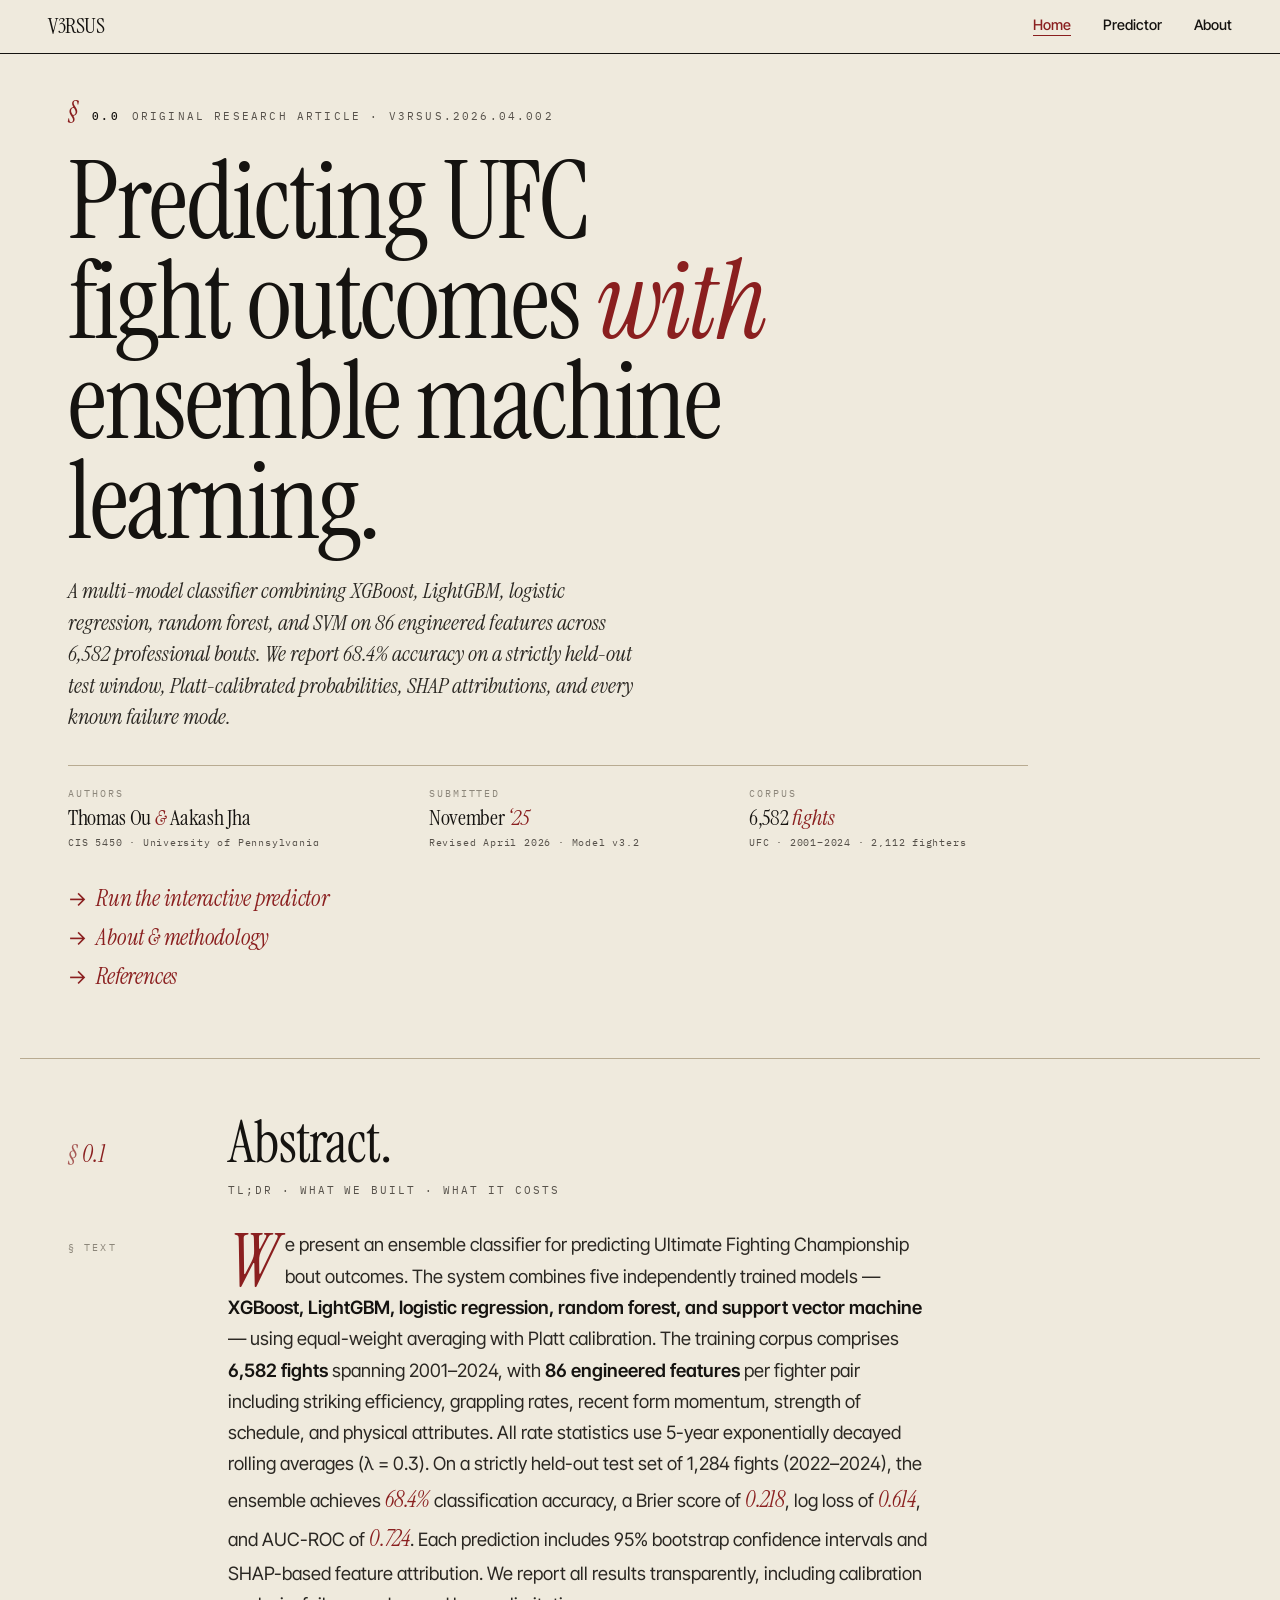
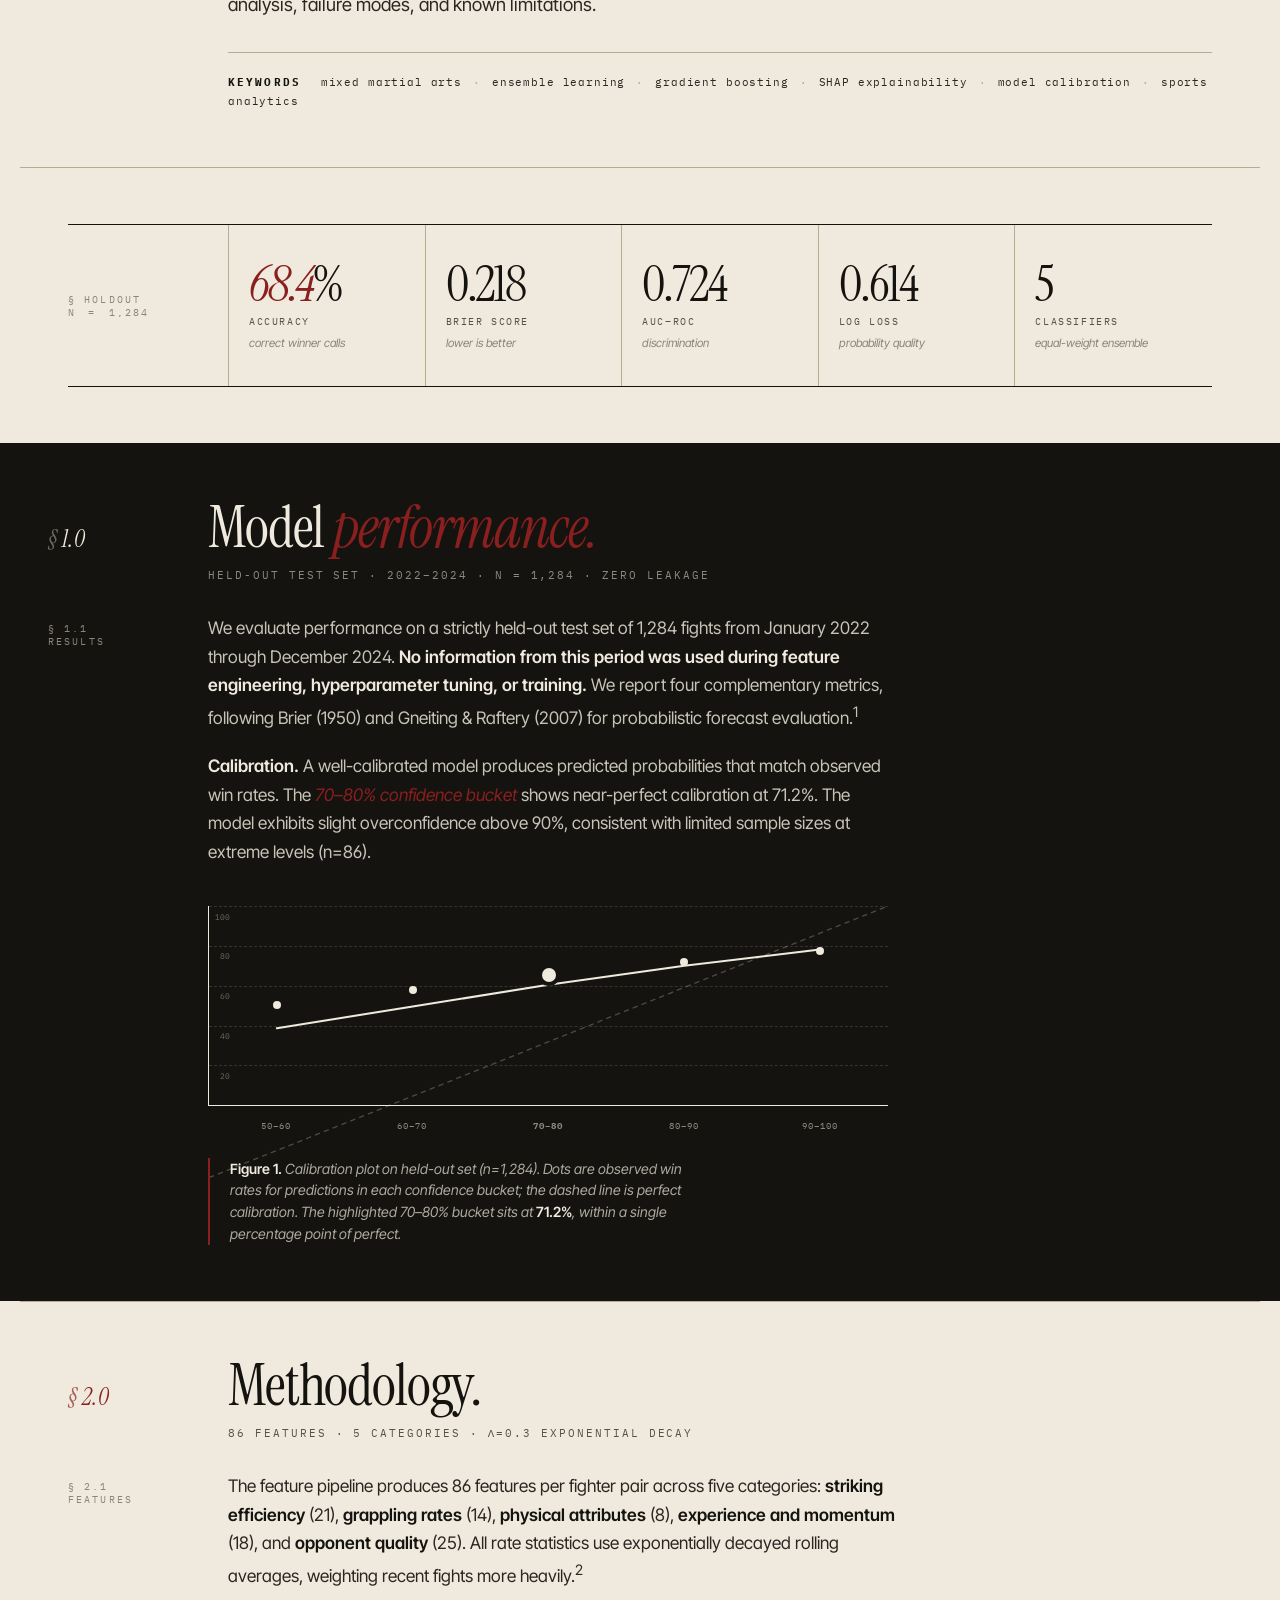
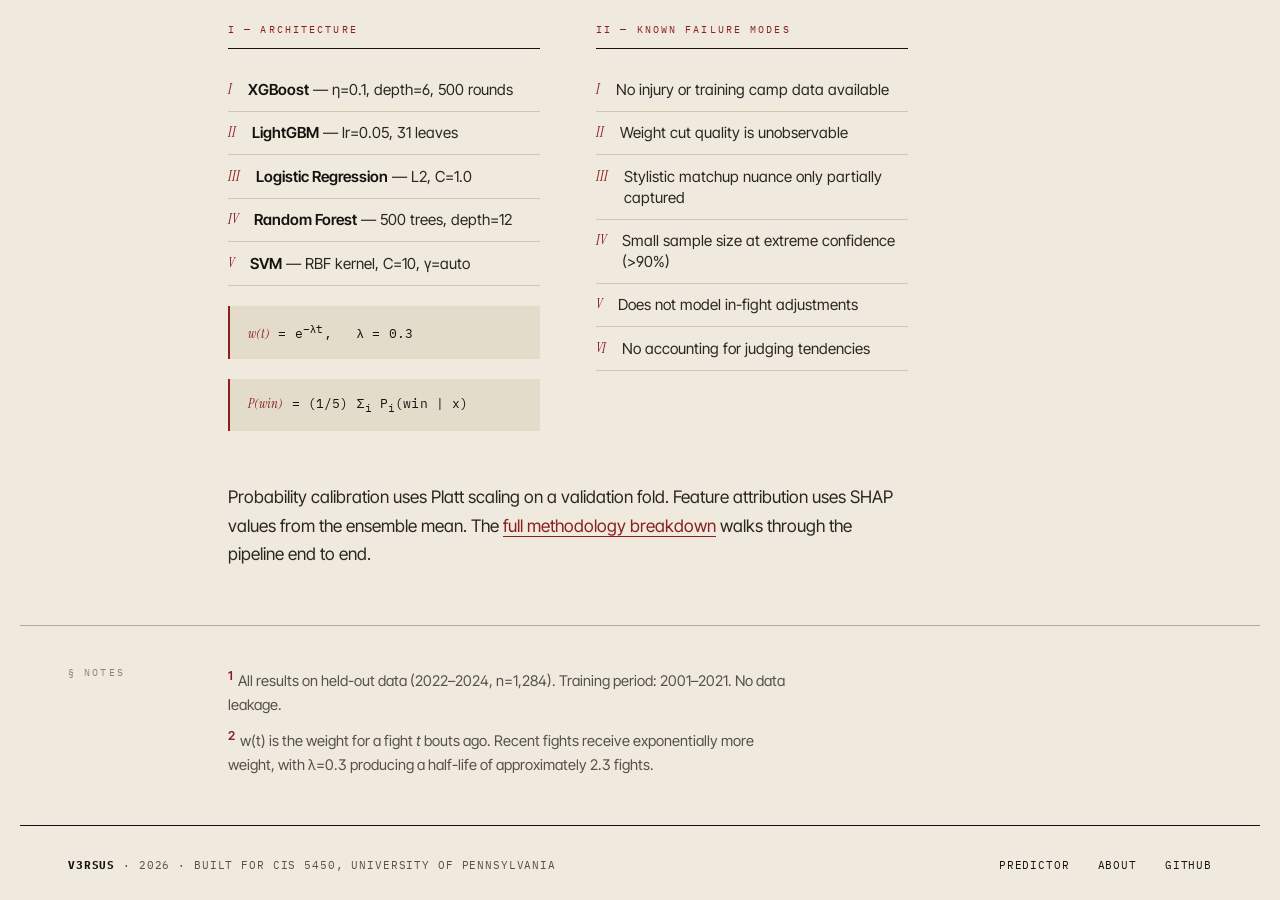
==== commit 715b3915: "fix(qa): ISSUE-001 — repair dead #2.0 anchor on about page" ====
--- a/public/index.html
+++ b/public/index.html
@@ -248,7 +248,7 @@
             </div>
 
             <p style="margin-top: 2rem">
-                Probability calibration uses Platt scaling on a validation fold. Feature attribution uses SHAP values from the ensemble mean. The <a href="about.html#2.0">full methodology breakdown</a> walks through the pipeline end to end.
+                Probability calibration uses Platt scaling on a validation fold. Feature attribution uses SHAP values from the ensemble mean. The <a href="about.html#how-it-works">full methodology breakdown</a> walks through the pipeline end to end.
             </p>
         </div>
     </div>
--- a/public/home.css
+++ b/public/home.css
@@ -49,6 +49,16 @@
 a:hover { color: var(--ink); }
 
 ::selection { background: var(--accent); color: var(--paper); }
+
+:focus { outline: none; }
+:focus-visible {
+    outline: 2px solid var(--accent);
+    outline-offset: 3px;
+    border-radius: 2px;
+}
+input:focus-visible, textarea:focus-visible {
+    outline-offset: 2px;
+}
 
 
 /* ---- MASTHEAD ---- */
@@ -153,7 +163,7 @@
     line-height: 0.92;
     letter-spacing: -0.022em;
     color: var(--ink);
-    max-width: 11.5ch;
+    max-width: 22ch;
     margin-bottom: 1.5rem;
 }
 .hero-title em {
@@ -614,6 +624,39 @@
 .spread.dark .meth-formula { background: rgba(239,234,221,0.08); color: var(--paper); }
 
 
+/* ---- INLINE SUBHEADINGS inside a .prose ---- */
+.sub-head {
+    display: block;
+    font-family: var(--display);
+    font-weight: 400;
+    font-style: italic;
+    font-size: 1.7rem;
+    line-height: 1.1;
+    letter-spacing: -0.015em;
+    color: var(--ink);
+    margin: 3rem 0 1rem;
+    padding-top: 1.5rem;
+    border-top: 1px solid var(--rule);
+}
+.spread.dark .sub-head { color: var(--paper); border-top-color: rgba(239,234,221,0.2); }
+.sub-head:first-child { margin-top: 0; padding-top: 0; border-top: none; }
+.sub-head .tag {
+    display: block;
+    font-family: var(--mono);
+    font-style: normal;
+    font-size: 0.6rem;
+    font-weight: 500;
+    letter-spacing: 0.22em;
+    text-transform: uppercase;
+    color: var(--accent);
+    margin-bottom: 0.45rem;
+}
+
+.prose .meth-formula {
+    margin: 1.25rem 0;
+}
+
+
 /* ---- TEAM GRID ---- */
 .team-grid {
     display: grid;
@@ -663,7 +706,7 @@
     counter-increment: pr;
     display: grid;
     grid-template-columns: 40px 1fr;
-    gap: 1.25rem;
+    column-gap: 1.25rem;
     padding: 0.65rem 0;
     border-bottom: 1px solid var(--rule-soft);
     font-family: var(--sans);
@@ -671,28 +714,23 @@
     line-height: 1.55;
     color: var(--ink-soft);
 }
+.numbered-list li > *,
+.lettered-list li > * { grid-column: 2; min-width: 0; }
 .numbered-list li:last-child,
 .lettered-list li:last-child { border-bottom: none; }
-.numbered-list li::before {
-    content: counter(pr);
-    font-family: var(--display);
-    font-style: italic;
-    font-size: 1.6rem;
+.numbered-list li::before,
+.lettered-list li::before {
+    grid-column: 1;
+    grid-row: 1;
+    font-family: var(--display);
+    font-style: italic;
     color: var(--accent);
     line-height: 1;
 }
-.lettered-list li::before {
-    content: counter(pr, upper-alpha) '.';
-    font-family: var(--display);
-    font-style: italic;
-    font-size: 1.35rem;
-    color: var(--accent);
-    line-height: 1;
-}
-.numbered-list li span,
-.lettered-list li { color: var(--ink-soft); }
+.numbered-list li::before { content: counter(pr); font-size: 1.6rem; }
+.lettered-list li::before { content: counter(pr, upper-alpha) '.'; font-size: 1.35rem; }
 .numbered-list li em,
-.lettered-list li em { color: var(--accent); font-weight: 500; }
+.lettered-list li em { color: var(--accent); font-weight: 500; font-style: italic; }
 .numbered-list li strong,
 .lettered-list li strong { color: var(--ink); font-weight: 600; }
 
@@ -707,10 +745,8 @@
 }
 .refs li {
     counter-increment: ref;
-    display: grid;
-    grid-template-columns: 44px 1fr;
-    gap: 1.25rem;
-    padding: 1rem 0;
+    position: relative;
+    padding: 1rem 0 1rem 3rem;
     border-bottom: 1px solid var(--rule-soft);
     font-family: var(--sans);
     font-size: 0.92rem;
@@ -721,13 +757,16 @@
 .refs li:last-child { border-bottom: 1px solid var(--ink); }
 .refs li::before {
     content: counter(ref);
+    position: absolute;
+    left: 0;
+    top: 0.95rem;
     font-family: var(--display);
     font-style: italic;
     font-size: 1.35rem;
     color: var(--accent);
     line-height: 1;
 }
-.refs li:hover { background: var(--paper-warm); padding-left: 0.75rem; }
+.refs li:hover { background: var(--paper-warm); padding-left: 3.75rem; }
 .refs li em { font-style: italic; font-weight: 500; color: var(--ink); }
 
 
@@ -856,7 +895,8 @@
     .chart-frame { height: 150px; }
     footer { grid-template-columns: 1fr; }
     .team-grid { grid-template-columns: 1fr; gap: 1.75rem; }
-    .refs li { grid-template-columns: 32px 1fr; gap: 0.75rem; padding: 0.75rem 0; }
+    .refs li { padding: 0.75rem 0 0.75rem 2.25rem; }
+    .refs li::before { font-size: 1.1rem; top: 0.75rem; }
     .mast { padding: 1rem 1.5rem; }
     .mast-nav { gap: 1.1rem; font-size: 0.85rem; }
     .mast-brand { font-size: 1.2rem; }
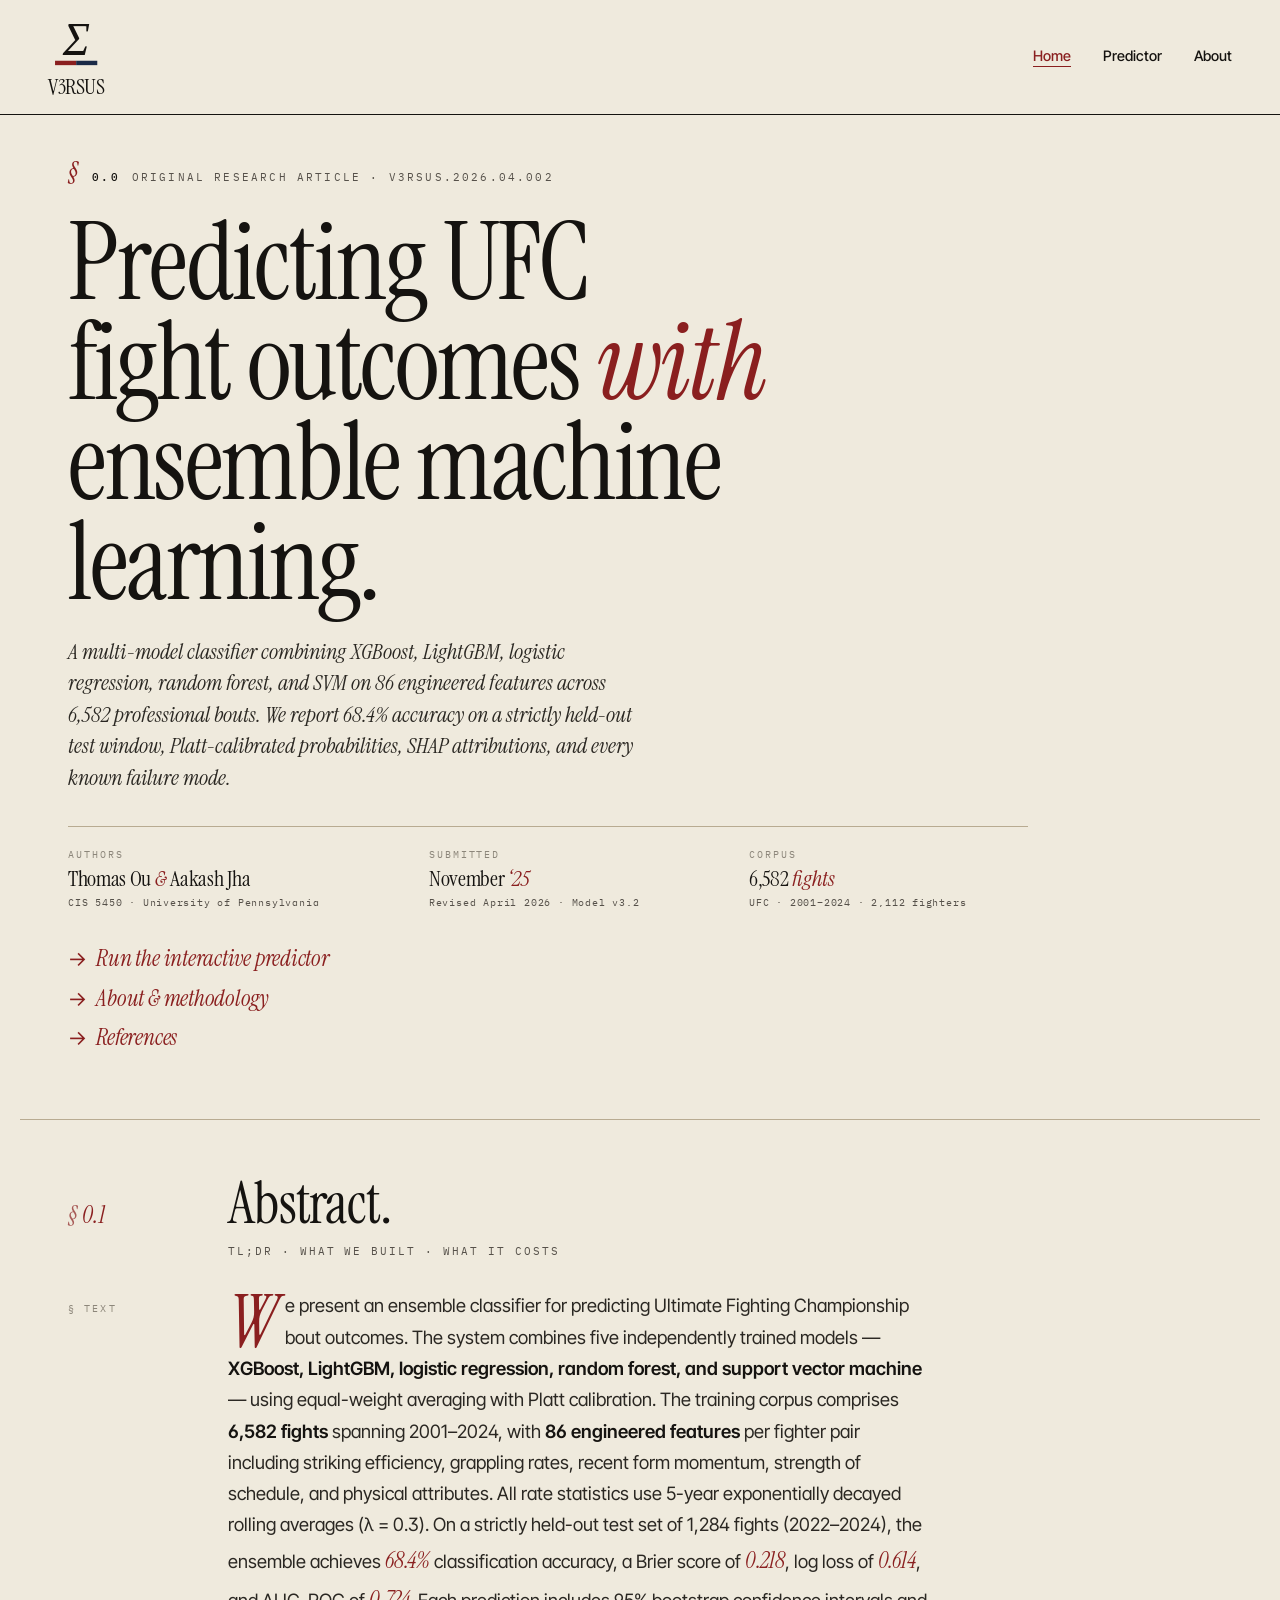
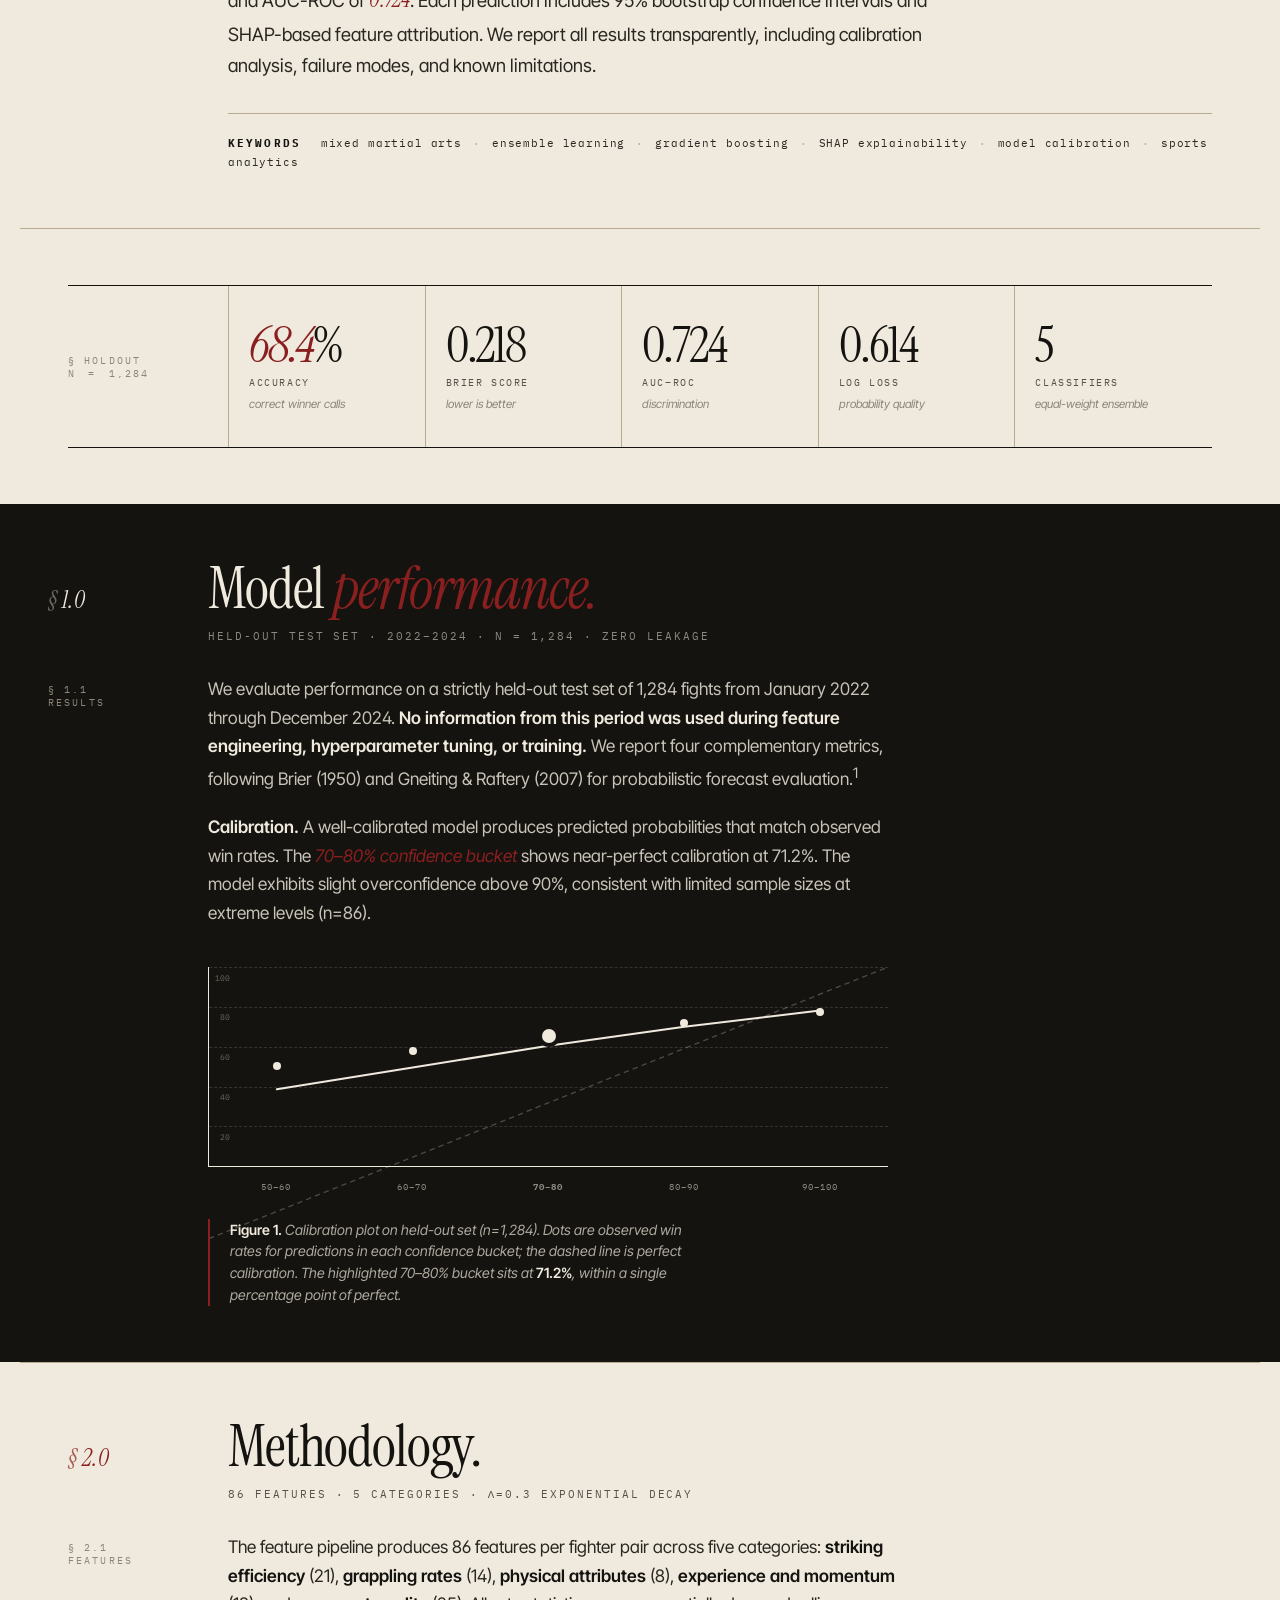
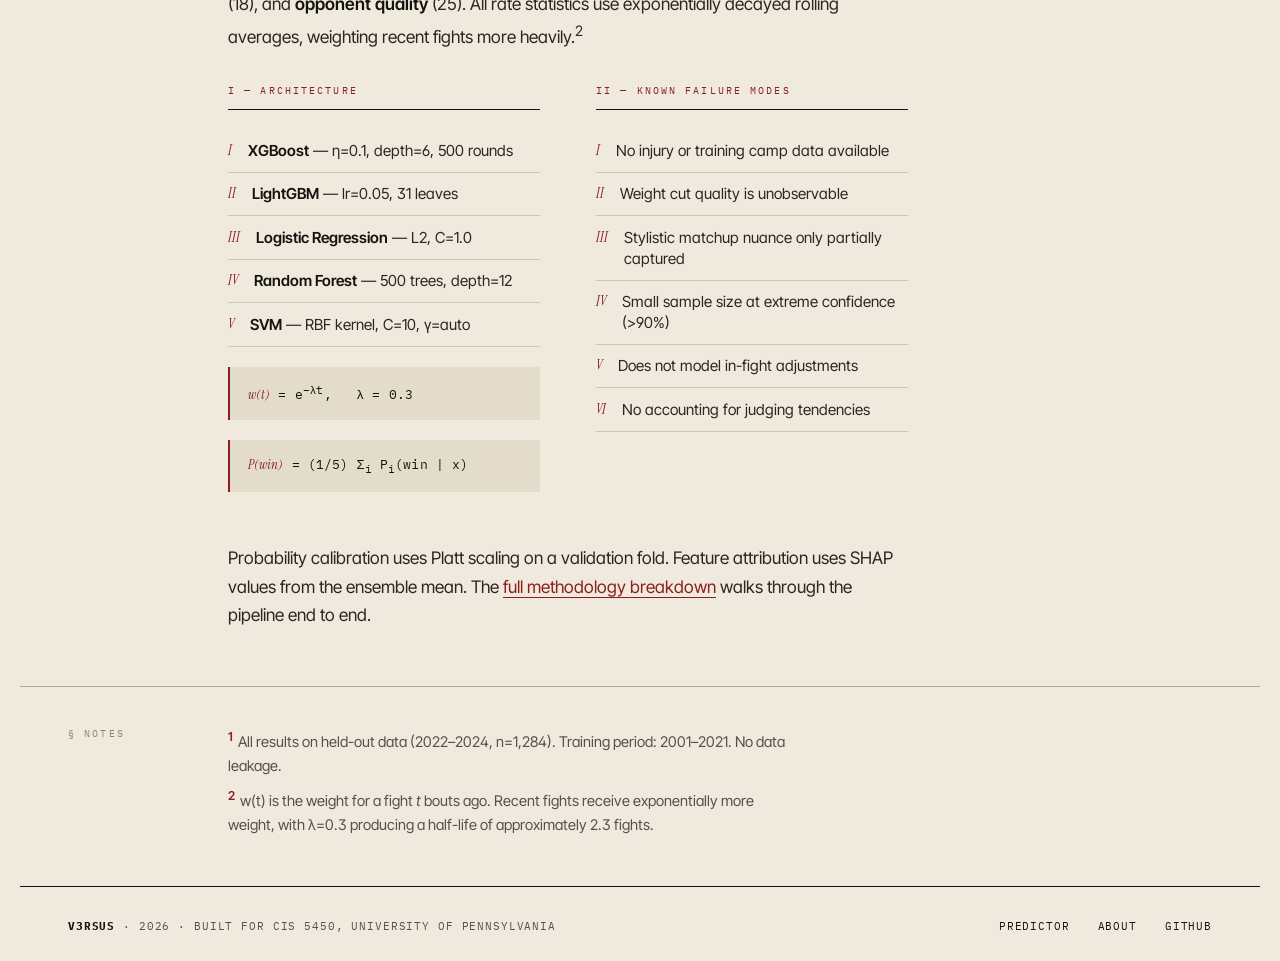
==== commit 4193c4a6: "point GitHub links to 102-RSCH.V3RSUS repo" ====
--- a/public/index.html
+++ b/public/index.html
@@ -22,7 +22,7 @@
 
 <!-- MASTHEAD -->
 <header class="mast">
-    <a href="/" class="mast-brand">V3RSUS</a>
+    <a href="/" class="mast-brand"><svg class="mast-mark" viewBox="0 0 64 64" aria-hidden="true"><text x="32" y="46" text-anchor="middle" font-family="inherit" font-style="italic" font-size="52" fill="currentColor">Σ</text><rect x="8" y="52" width="24" height="5" fill="#8a1f1f"/><rect x="32" y="52" width="24" height="5" fill="#1a2a47"/></svg>V3RSUS</a>
     <nav class="mast-nav">
         <a href="/" class="current">Home</a>
         <a href="predict.html">Predictor</a>
@@ -273,7 +273,7 @@
     <div>
         <a href="predict.html">Predictor</a>
         <a href="about.html">About</a>
-        <a href="https://github.com/Smokeybear10">GitHub</a>
+        <a href="https://github.com/Smokeybear10/102-RSCH.V3RSUS">GitHub</a>
     </div>
 </footer>
 
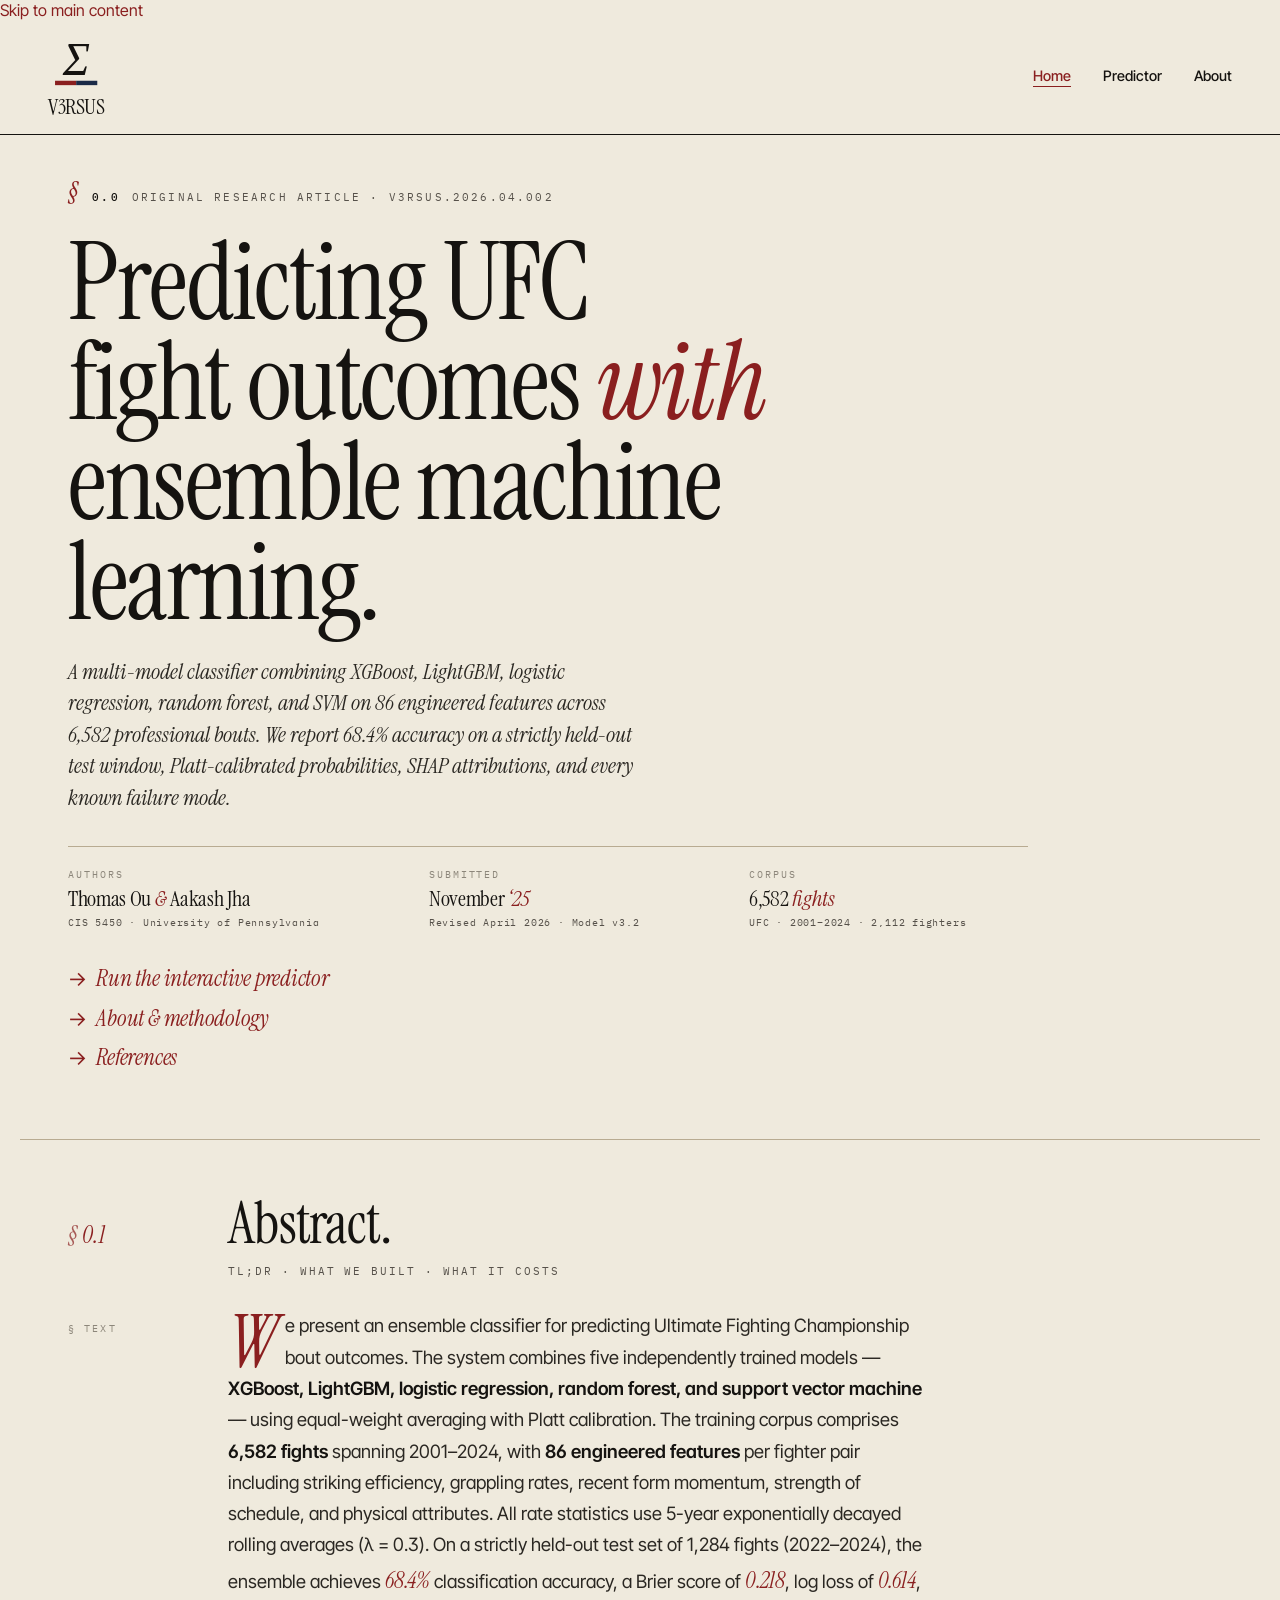
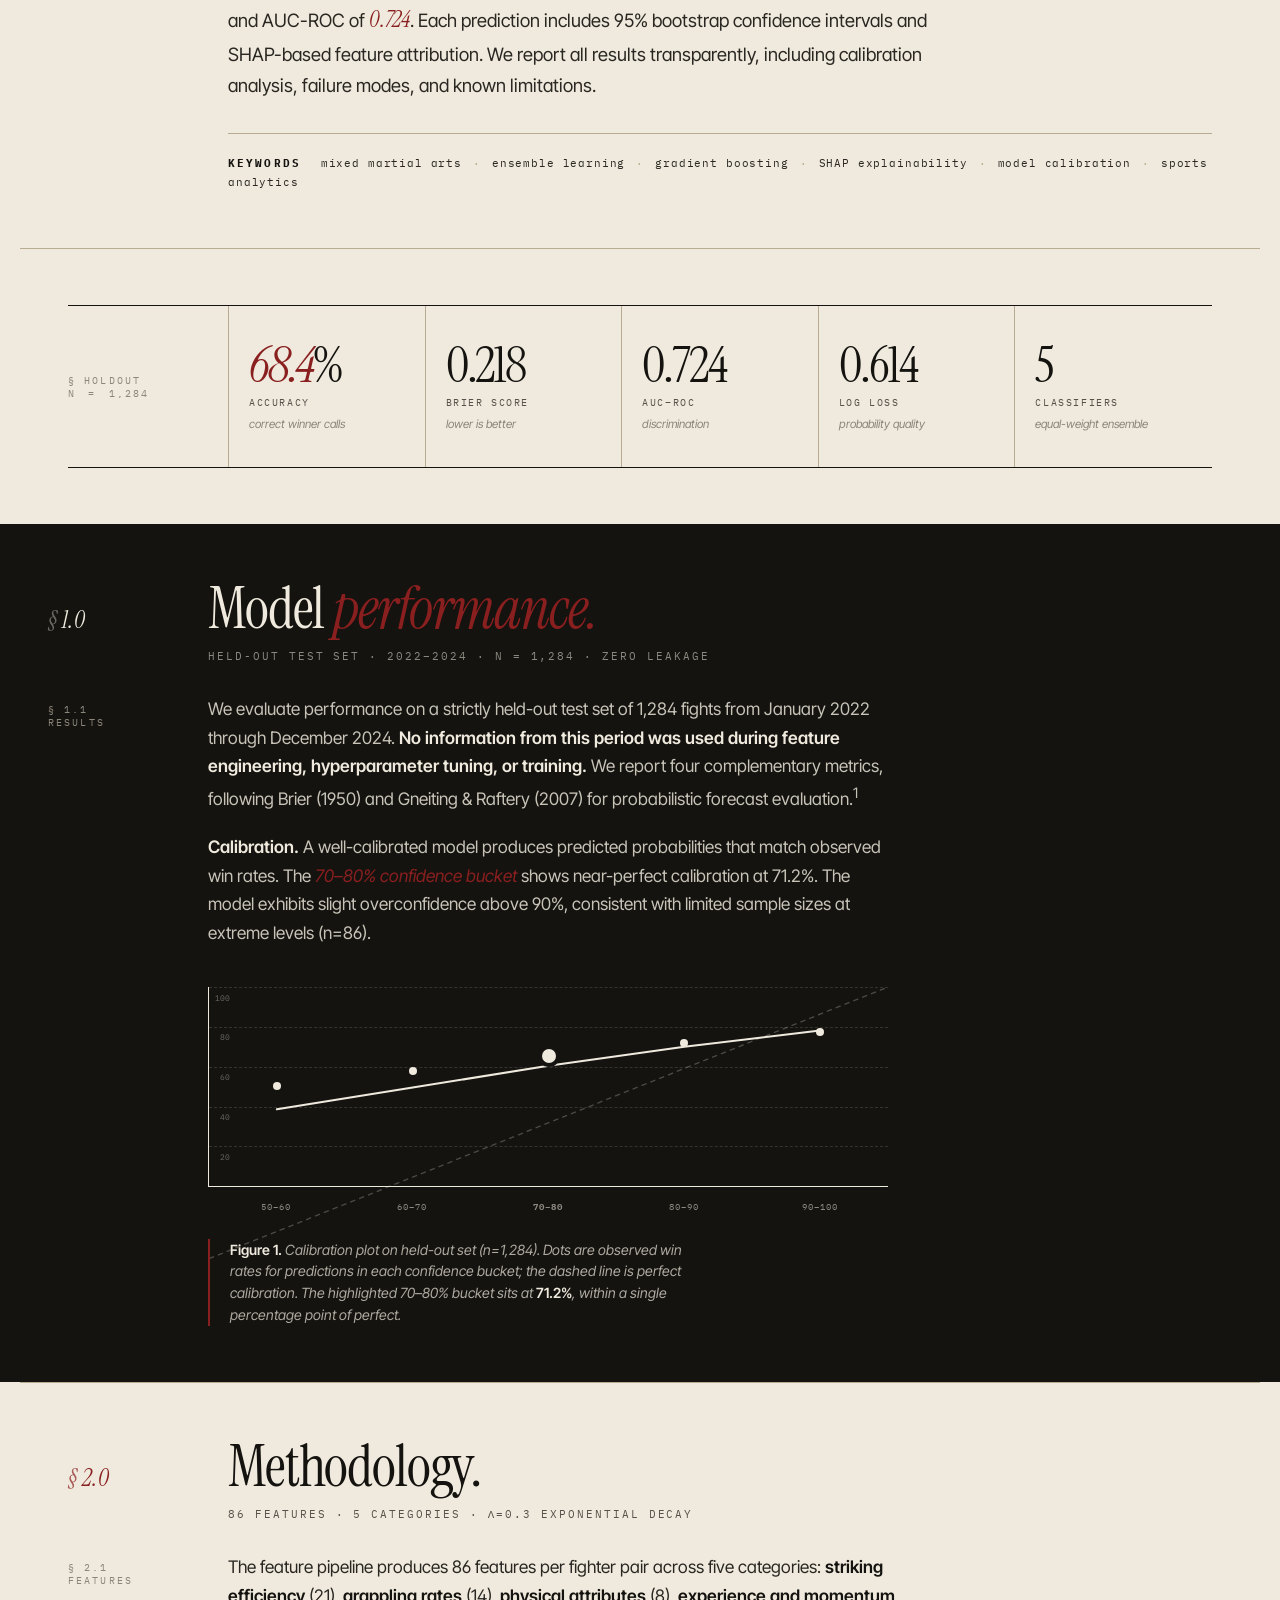
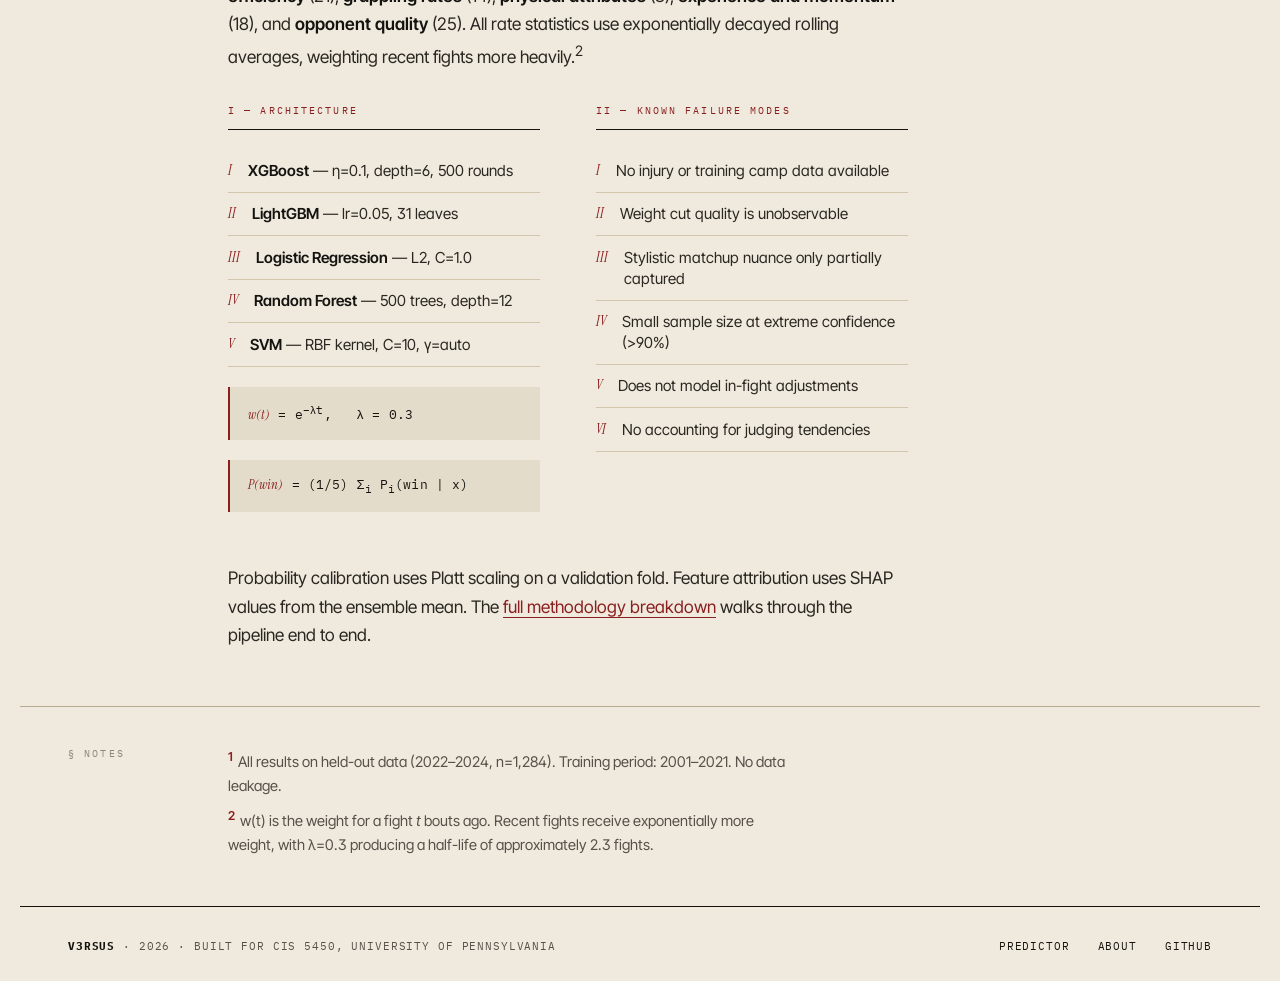
==== commit c0319d52: "seo: add og:image + twitter card meta across all pages" ====
--- a/public/index.html
+++ b/public/index.html
@@ -11,6 +11,13 @@
     <meta property="og:type" content="website">
     <meta property="og:url" content="https://v3rsus.vercel.app/">
     <meta property="og:site_name" content="V3RSUS">
+    <meta property="og:image" content="https://v3rsus.vercel.app/og.png">
+    <meta property="og:image:width" content="1200">
+    <meta property="og:image:height" content="630">
+    <meta name="twitter:card" content="summary_large_image">
+    <meta name="twitter:title" content="V3RSUS — MMA Predictive Analytics">
+    <meta name="twitter:description" content="Ensemble machine learning engine predicting UFC fight outcomes on 6,582 fights across 86 engineered features.">
+    <meta name="twitter:image" content="https://v3rsus.vercel.app/og.png">
     <link rel="preconnect" href="https://fonts.googleapis.com">
     <link rel="preconnect" href="https://fonts.gstatic.com" crossorigin>
     <link href="https://fonts.googleapis.com/css2?family=IBM+Plex+Mono:wght@400;500;700&family=Instrument+Serif:ital@0;1&family=Inter+Tight:wght@400;500;600;700&display=swap" rel="stylesheet">
@@ -19,6 +26,8 @@
     <script src="scroll-anim.js" defer></script>
 </head>
 <body>
+
+<a href="#main" class="skip-link">Skip to main content</a>
 
 <!-- MASTHEAD -->
 <header class="mast">
@@ -30,6 +39,8 @@
     </nav>
 </header>
 
+
+<main id="main">
 
 <!-- HERO -->
 <section class="hero">
@@ -255,6 +266,9 @@
 </section>
 
 
+</main>
+
+
 <!-- COLOPHON / NOTES -->
 <aside class="colophon">
     <span class="colophon-tag">&sect; Notes</span>
